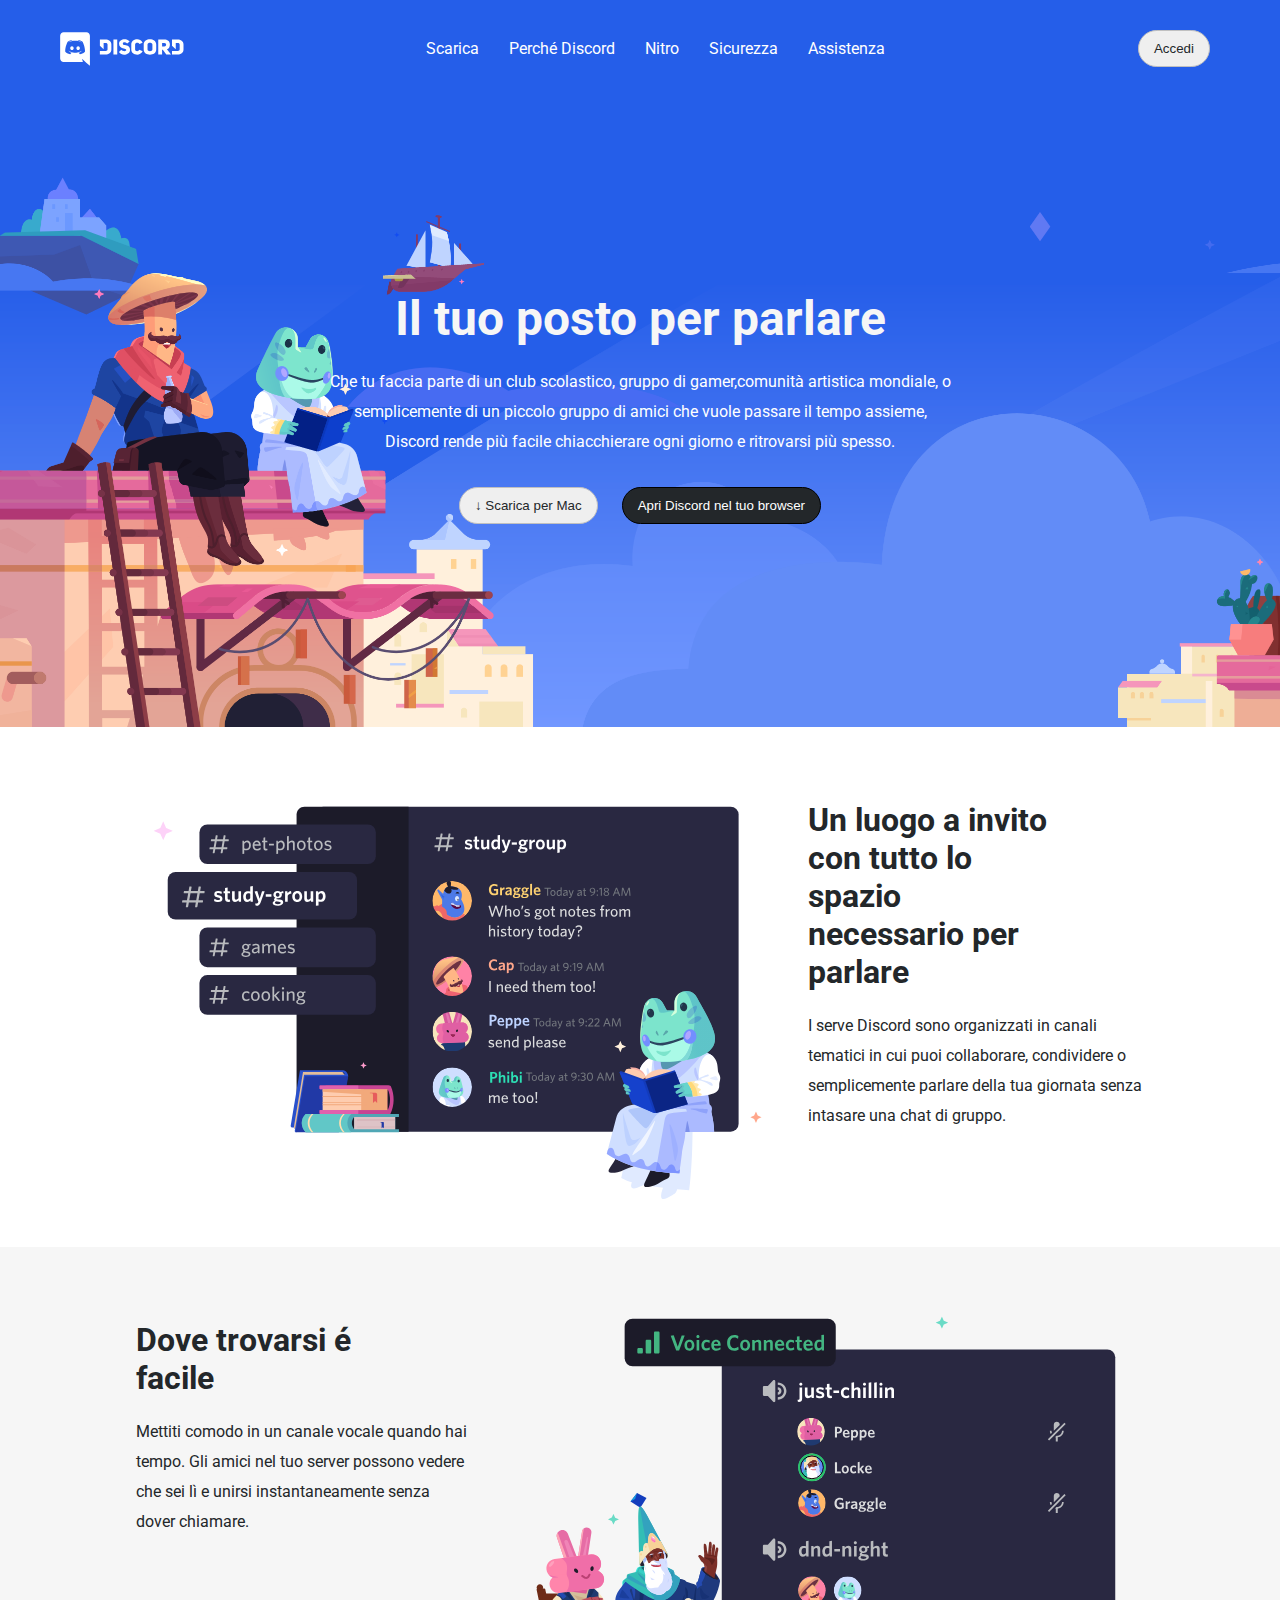
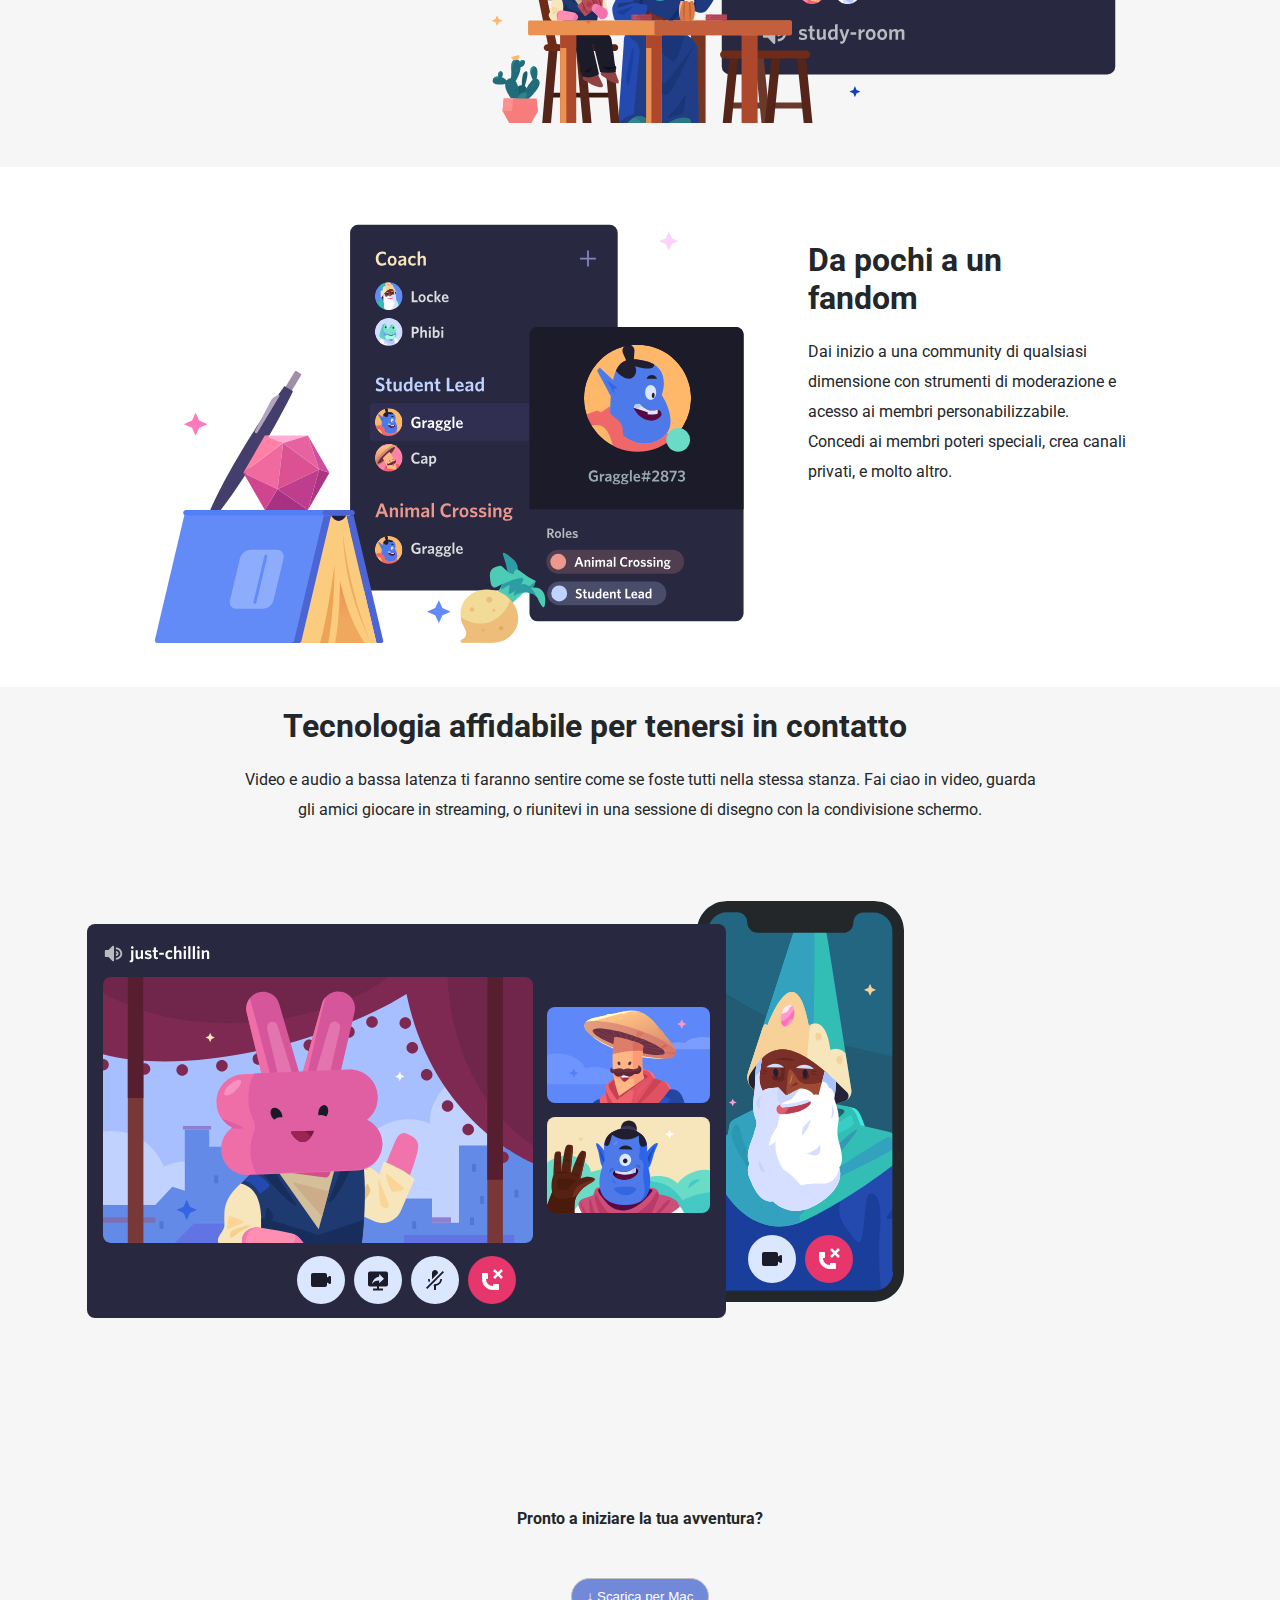
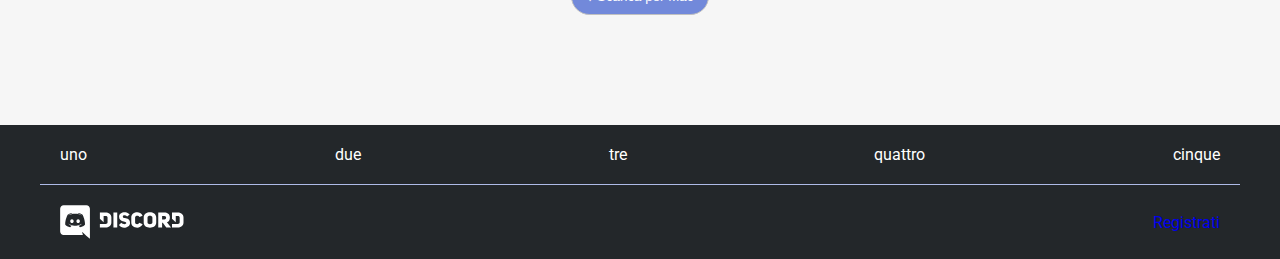
==== index.html @ 3af910e4 "added last main" ====
<!DOCTYPE html>
<html lang="en">

<head>
    <meta charset="UTF-8">
    <link rel="preconnect" href="https://fonts.googleapis.com">
    <link rel="preconnect" href="https://fonts.gstatic.com" crossorigin>
    <link
        href="https://fonts.googleapis.com/css2?family=Roboto:ital,wght@0,100;0,300;0,400;0,500;0,700;0,900;1,100;1,300;1,400;1,500;1,700;1,900&display=swap"
        rel="stylesheet">
    <meta name="viewport" content="width=device-width, initial-scale=1.0">

    <link rel="stylesheet" href="./css/style.css">
    <title>Discord</title>
</head>

<body>
    <!-- header -->
    <header>
        <nav class="container d-flex space-between align-items-center flex-wrap">
            <img src="img/logo.svg" alt="Logo Discord">
            <ul class="d-flex flex-wrap">
                <li><a class="white" href="#">Scarica </a></li>
                <li><a class="white" href="#">Perch&eacute; Discord </a></li>
                <li><a class="white" href="#">Nitro </a></li>
                <li><a class="white" href="#">Sicurezza </a></li>
                <li><a class="white" href="#">Assistenza </a></li>
            </ul>

            <!-- button -->
            <div class="button">
                <button class="btn">
                    <a href="#" class="black">Accedi</a>
                </button>
            </div>
        </nav>

        <!-- page title -->
        <div id="hero" class="d-flex align-items-center justify-content-center">
            <div class="small-container">
                <h1>Il tuo posto per parlare</h1>
                <p class="intestazione">
                    Che tu faccia parte di un club scolastico, gruppo di gamer,comunit&agrave; artistica mondiale, o
                    semplicemente di un piccolo gruppo di amici che vuole passare il tempo assieme, Discord rende
                    pi&ugrave; facile chiacchierare ogni giorno e ritrovarsi pi&ugrave; spesso.
                </p>
                <div class="button">
                    <button class="btn">
                        <a href="#" class="black"><span>&#8595;</span> Scarica per Mac</a>
                    </button>
                </div>
                <div class="button">
                    <button class="black-btn">
                        <a href="#" class="white">Apri Discord nel tuo browser</a>
                    </button>
                </div>
            </div>
        </div>
    </header>

    <!-- main -->
    <main>
        <section id="feature">
            <!-- image feature -->
            <div class="container">
                <div class="container d-flex justify-content-center">
                    <div class="left">
                        <img src="img/item1.svg" alt="Feature">
                    </div>

                    <!-- first paragraph -->
                    <div class="right">
                        <h2>Un luogo a invito con tutto lo spazio necessario per parlare</h2>
                        <p>
                            I serve Discord sono organizzati in canali tematici in cui puoi collaborare, condividere o
                            semplicemente parlare della tua giornata senza intasare una chat di gruppo.
                        </p>
                    </div>
                </div>
            </div>
        </section>
        <!-- main 2 -->
        <section id="channel" class="section-bg">
            <!-- image channel -->
            <div class="container">
                <div class="container d-flex row-reverse justify-content-center">
                    <div class="left">
                        <img src="img/item2.svg" alt="Channel">
                    </div>
                    <!-- second paragraph -->
                    <div class="right">
                        <h2>Dove trovarsi &eacute; facile</h2>
                        <p>
                            Mettiti comodo in un canale vocale quando hai tempo. Gli amici nel tuo server possono vedere
                            che sei l&igrave; e unirsi instantaneamente senza dover chiamare.
                        </p>
                    </div>
                </div>
            </div>
        </section>
        <!-- main 3 -->
        <section id="community">
            <!-- image community -->
            <div class="container">
                <div class="container d-flex justify-content-center">
                    <div class="left">
                        <img src="img/item3.svg" alt="">
                    </div>
                    <div class="right">
                        <h2>Da pochi a un fandom</h2>
                        <p>
                            Dai inizio a una community di qualsiasi dimensione con strumenti di moderazione e acesso ai
                            membri personabilizzabile. <br>Concedi ai membri poteri speciali, crea canali privati, e
                            molto altro.
                        </p>
                    </div>
                </div>
            </div>
        </section>
        <!-- main 4 -->
        <section id="technology" class="section-bg">
            <!-- image tecnhology -->
            <div class="container">
                <div class="container-tec">
                        <h2>Tecnologia affidabile per tenersi in contatto</h2>

                        <p>
                            Video e audio a bassa latenza ti faranno sentire come se foste tutti nella stessa stanza. Fai
                            ciao in video, guarda gli amici giocare in streaming, o riunitevi in una sessione di disegno con
                            la condivisione schermo.
                        </p>
                     
                
                    </div>
                    <img src="img/item4-big.svg" alt="">
                </div>
                
        </section>
        <section id="cal-to-action" class="section-bg">
            <div class="small-container">
                <div class="button">
                    <h4>Pronto a iniziare la tua avventura?</h4>
                    <button class="second btn ">
                        <a href="#" class="sky-blue"><span>&#8595;</span> Scarica per Mac</a>
                    </button>
                </div>
        </section>

    </main>
    <!-- footer -->
    <footer class="flex-wrap">
        <div class="footer-top container d-flex space-between">
            <div>uno</div>
            <div>due</div>
            <div>tre</div>
            <div>quattro</div>
            <div>cinque</div>
        </div>
        <div class="bottom container d-flex space-between align-items-center">
            <img src="img/logo.svg" alt="Logo Discord">
            <a href="#">Registrati</a>
        </div>

    </footer>
</body>

</html>
---- css/style.css ----
/* reset */
*{
    margin: 0;
    padding: 0;
    box-sizing: border-box;
}
h1{
    font-size: 3em;
}
h2{
    font-size: 2em;
    padding-right:90px ;
}
ul{
    list-style: none;
}
nav ul li{
    padding: 10px 15px;
}
p{
    padding-top: 20px;
    padding-bottom: 20px;
    line-height: 30px;
    color: var(--color-primary);
}
a{
    text-decoration: none;
}

/* general */
:root {
	--color-scondary: #ffffff;
	--color-primary: #23272a;
	--color-header-bg: #255ee9;
	--color-section-bg: #f6f6f6;
	--color-contrast: #aebbe7;
}
.debug{
    border: 2px solid red;
}
body{
    font-family: "Roboto", sans-serif;
    background-color: var(--color-scondary);
    color: var(--color-primary);
}
/* header */
header{
    background-color: var(--color-header-bg);
    color: var(--color-section-bg);
}
#hero{
    background-image: url("../img/jumbo.png");
    min-height: 630px;
    background-size: cover;
}
#cal-to-action{
    padding: 100px;
}

/* main */
.section-bg{
    background-color: var(--color-section-bg);
}
.left{
    width: 60%;
}
.left img{
    width: 100%;
}
.right{
    width: 30%;
    padding-top: 3%;
}
#feature{
    min-height: 300px;
}

/* footer */
footer{
    background-color: var(--color-primary);
    color: var(--color-scondary);
}
.footer-top{
    border-bottom: 1px solid var(--color-contrast);
}

/* utility */
.container{
    max-width: 1200px;
    margin: 0 auto;
    padding: 20px;
}
.small-container{
    max-width: 630px;
    margin: 0 auto;
    text-align: center;
}
.container-tec{
    text-align: center;
    padding-left: 180px;
    padding-right: 180px;
}

.intestazione{
    color: var(--color-scondary);
    
}

/* color */
.white{
    color: var(--color-scondary); 
    text-decoration: none;
}
.black{
    color: var(--color-primary);
    text-decoration: none;
}
.sky-blue{
    color: var(--color-scondary);
    text-decoration: none;
}


/* buttons */
.button{
    text-decoration: none;
    display: inline-block;
    padding: 10px;
}
.btn{
    padding: 10px 15px;
    border-radius: 30px;
    color: var(--color-primary);
    border: 1px solid #c0c0c0;  
}
.black-btn{
    padding: 10px 15px;
    border-radius: 30px;
    color: var(--color-scondary);
    border: 1px solid black; 
    background-color: var(--color-primary); 
}
.second{
    margin-top: 50px;
    background-color:#7289DA;
}

    

/* utility flex */
.d-flex{
    display: flex;
}
.flex-wrap{
    flex-wrap: wrap;
}
.row-reverse{
    flex-direction: row-reverse;
}
.space-between{
    justify-content: space-between;
}
.space-around{
    justify-content: space-around;
}
.align-items-center{
    align-items: center;
    align-content: center;
}
.justify-content-center{
    justify-content: center;
}
.align-content{
    align-content: center;
}
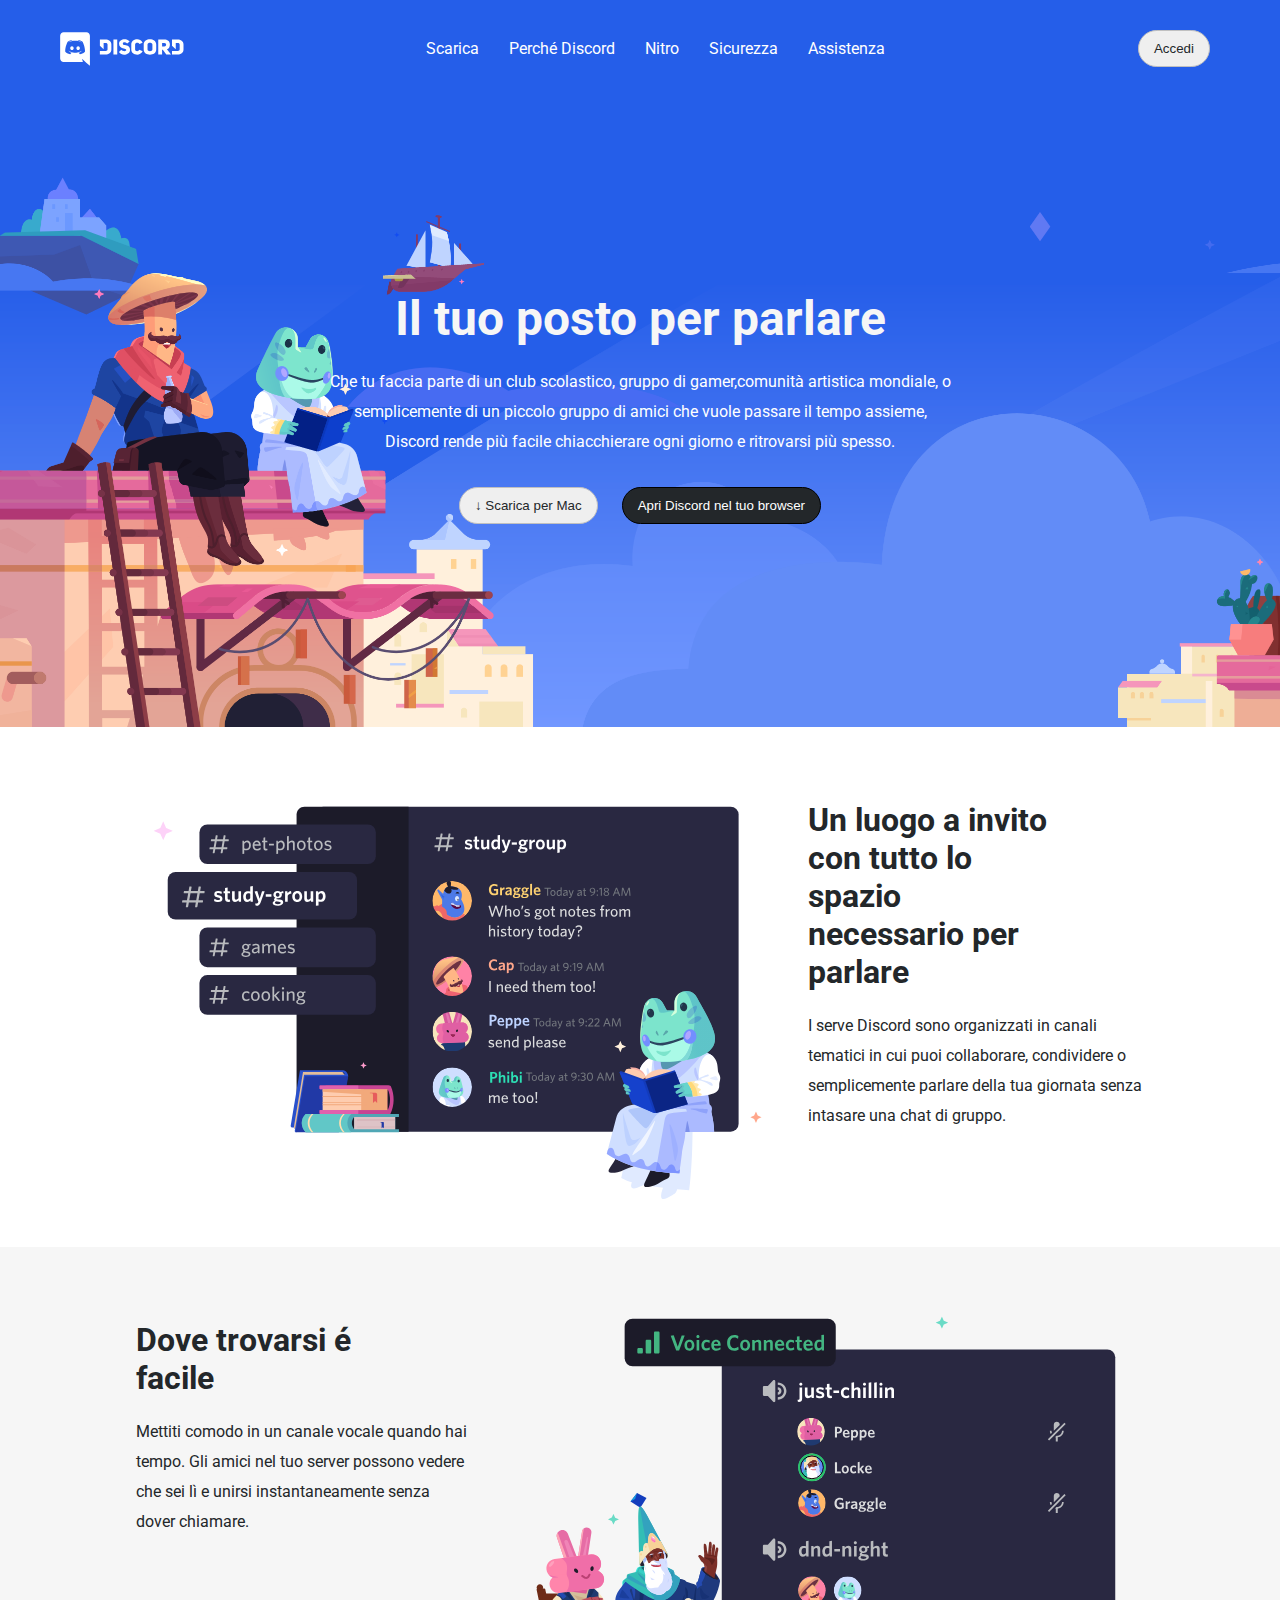
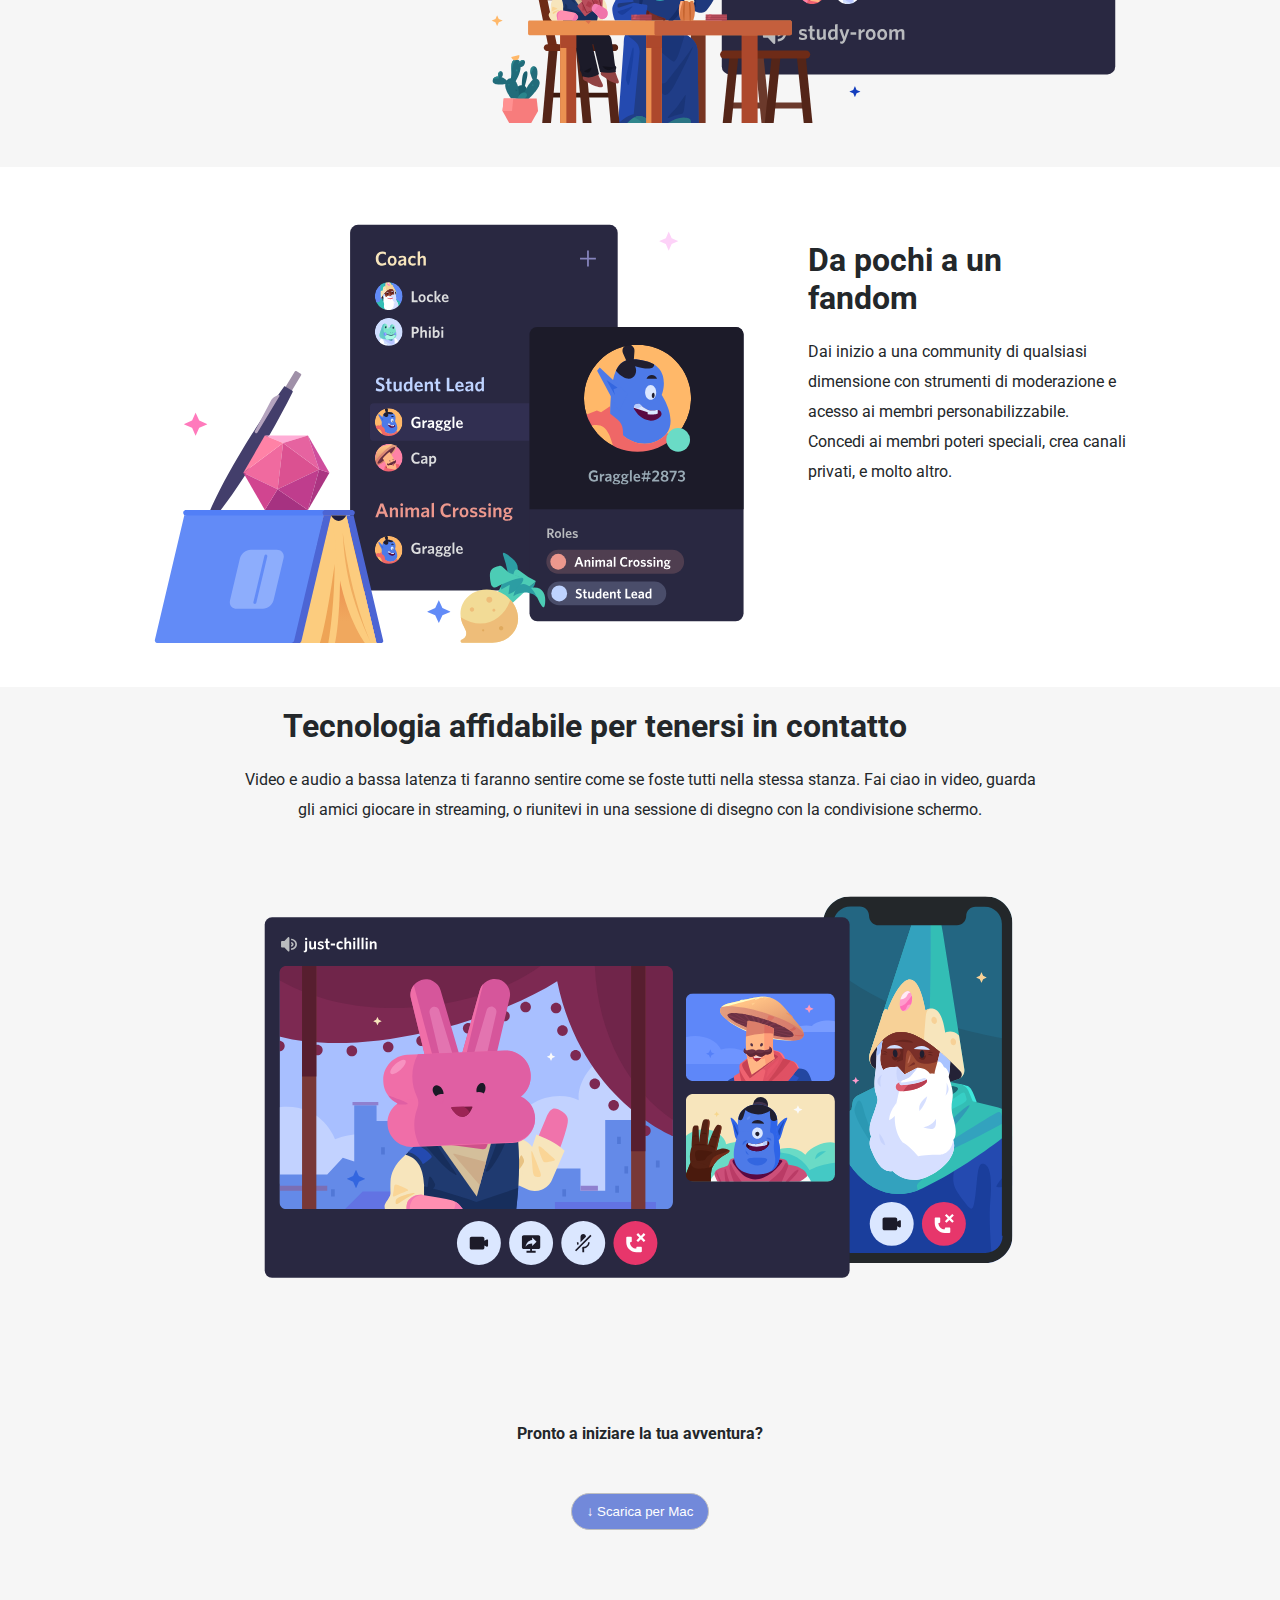
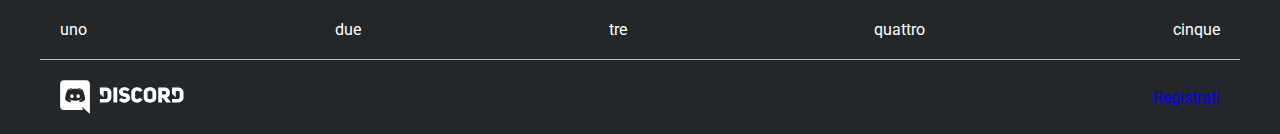
==== commit 65538f05: "tec img" ====
--- a/index.html
+++ b/index.html
@@ -123,16 +123,12 @@
             <div class="container">
                 <div class="container-tec">
                         <h2>Tecnologia affidabile per tenersi in contatto</h2>
-
                         <p>
                             Video e audio a bassa latenza ti faranno sentire come se foste tutti nella stessa stanza. Fai
                             ciao in video, guarda gli amici giocare in streaming, o riunitevi in una sessione di disegno con
                             la condivisione schermo.
                         </p>
-                     
-                
-                    </div>
-                    <img src="img/item4-big.svg" alt="">
+                    <img class="tec-img" src="img/item4-big.svg" alt="">
                 </div>
                 
         </section>
--- a/css/style.css
+++ b/css/style.css
@@ -54,7 +54,7 @@
     background-size: cover;
 }
 #cal-to-action{
-    padding: 100px;
+    padding: 60px;
 }
 
 /* main */
@@ -73,6 +73,9 @@
 }
 #feature{
     min-height: 300px;
+}
+.tec-img{
+    width: 100%;
 }
 
 /* footer */
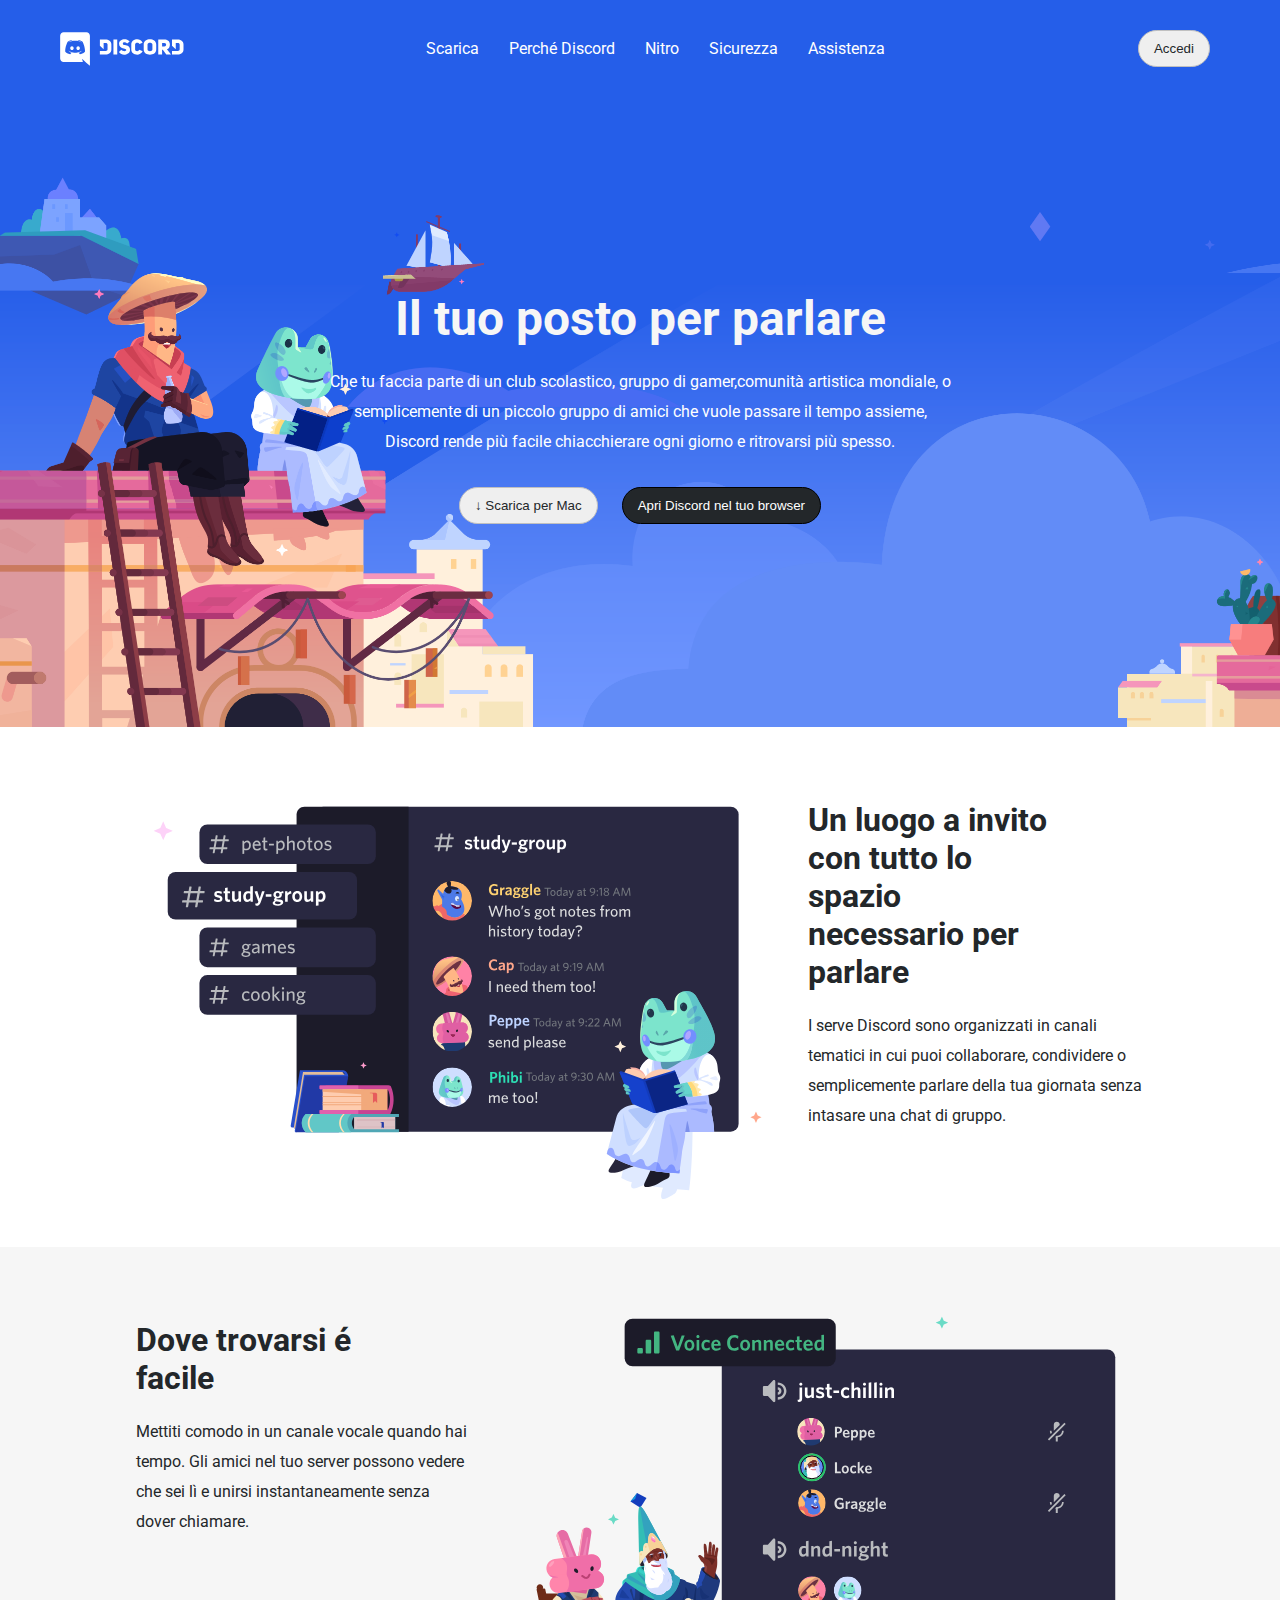
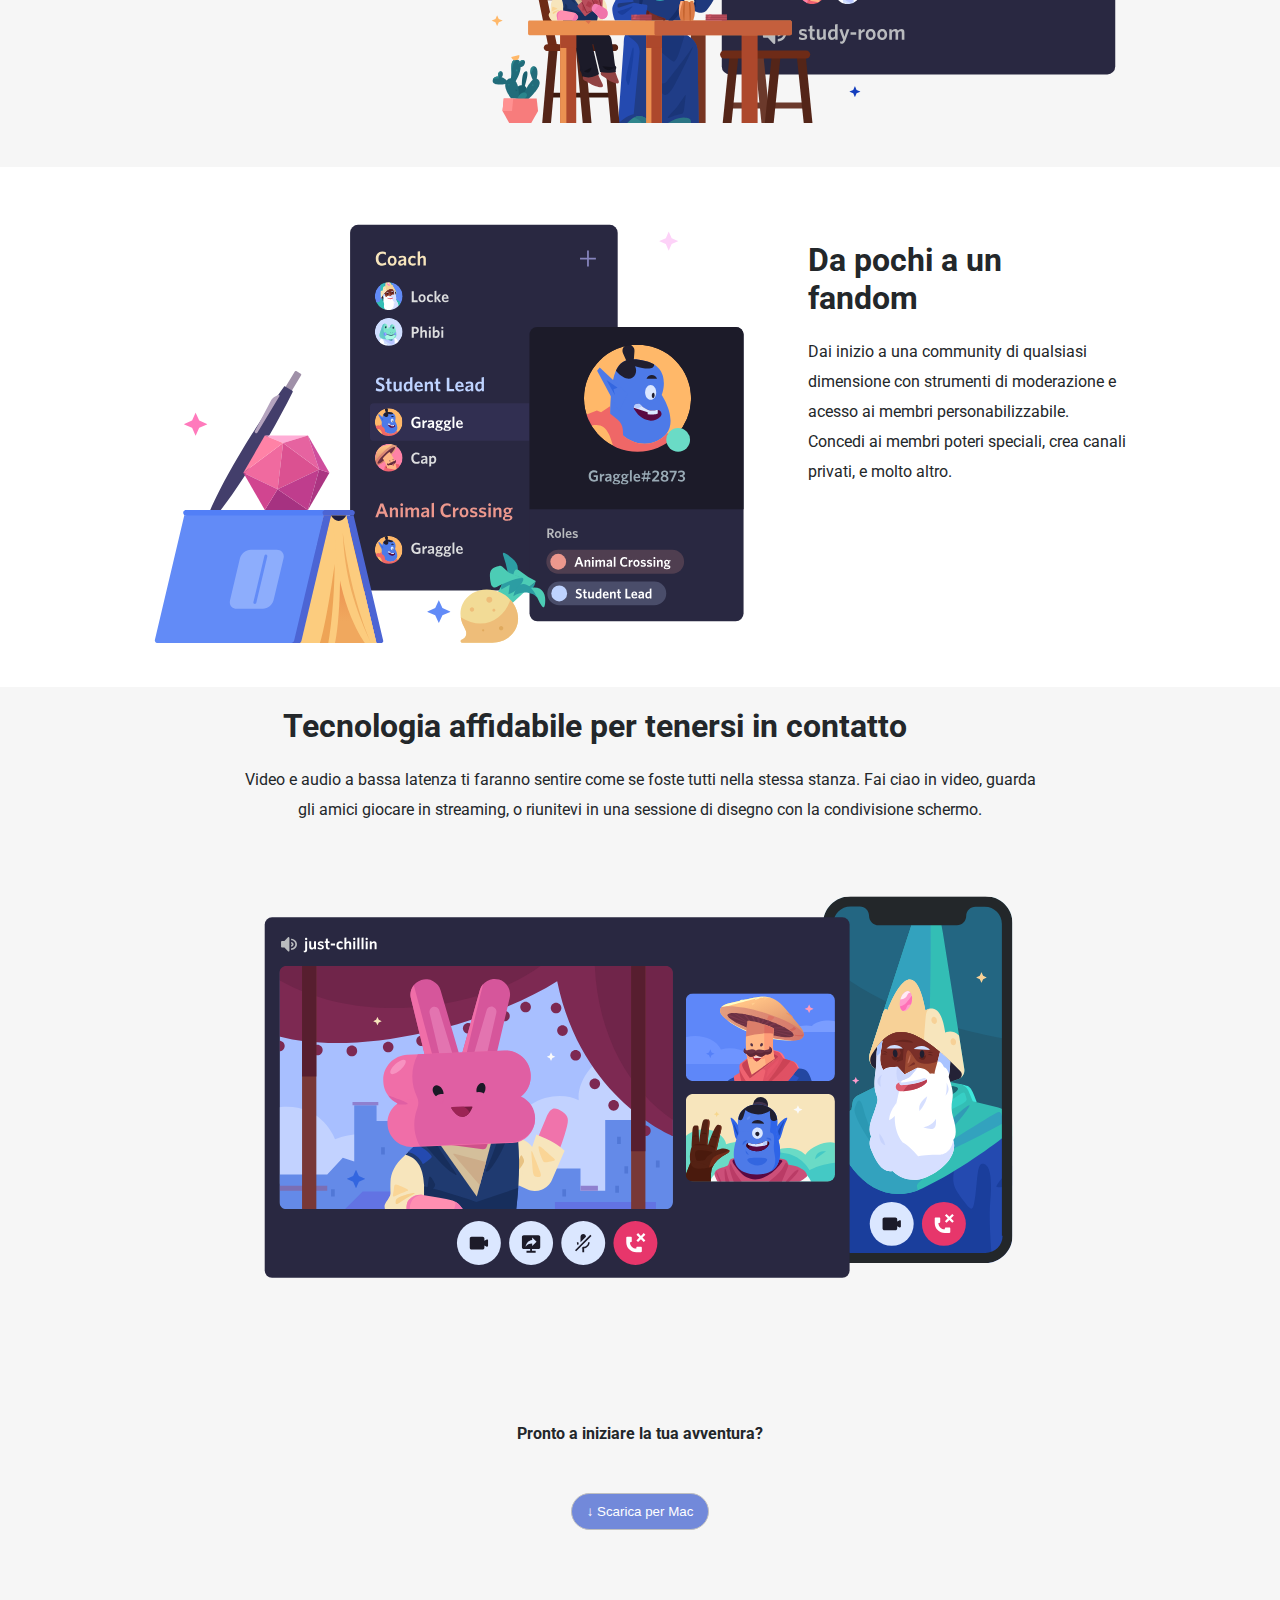
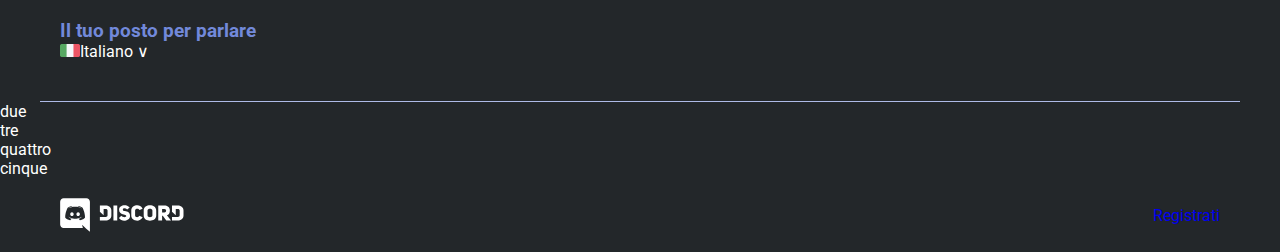
==== commit a29f2deb: "first part of the footer" ====
--- a/index.html
+++ b/index.html
@@ -5,6 +5,9 @@
     <meta charset="UTF-8">
     <link rel="preconnect" href="https://fonts.googleapis.com">
     <link rel="preconnect" href="https://fonts.gstatic.com" crossorigin>
+    <link rel="stylesheet" href="https://cdnjs.cloudflare.com/ajax/libs/font-awesome/6.5.1/css/all.min.css"
+        integrity="sha512-DTOQO9RWCH3ppGqcWaEA1BIZOC6xxalwEsw9c2QQeAIftl+Vegovlnee1c9QX4TctnWMn13TZye+giMm8e2LwA=="
+        crossorigin="anonymous" referrerpolicy="no-referrer" />
     <link
         href="https://fonts.googleapis.com/css2?family=Roboto:ital,wght@0,100;0,300;0,400;0,500;0,700;0,900;1,100;1,300;1,400;1,500;1,700;1,900&display=swap"
         rel="stylesheet">
@@ -122,15 +125,15 @@
             <!-- image tecnhology -->
             <div class="container">
                 <div class="container-tec">
-                        <h2>Tecnologia affidabile per tenersi in contatto</h2>
-                        <p>
-                            Video e audio a bassa latenza ti faranno sentire come se foste tutti nella stessa stanza. Fai
-                            ciao in video, guarda gli amici giocare in streaming, o riunitevi in una sessione di disegno con
-                            la condivisione schermo.
-                        </p>
+                    <h2>Tecnologia affidabile per tenersi in contatto</h2>
+                    <p>
+                        Video e audio a bassa latenza ti faranno sentire come se foste tutti nella stessa stanza. Fai
+                        ciao in video, guarda gli amici giocare in streaming, o riunitevi in una sessione di disegno con
+                        la condivisione schermo.
+                    </p>
                     <img class="tec-img" src="img/item4-big.svg" alt="">
                 </div>
-                
+
         </section>
         <section id="cal-to-action" class="section-bg">
             <div class="small-container">
@@ -146,11 +149,25 @@
     <!-- footer -->
     <footer class="flex-wrap">
         <div class="footer-top container d-flex space-between">
-            <div>uno</div>
-            <div>due</div>
-            <div>tre</div>
-            <div>quattro</div>
-            <div>cinque</div>
+            <div>
+                <ul class="flag-title">
+                    <h3>Il tuo posto per parlare </h3>
+                    <div class="d-flex">
+                        <li><img class="flag" src="img/ita.png" alt="bandiera Italia"></li>
+                        <li class="flag-pad"> Italiano <span> &#8744;</span></li>
+                </ul>
+                <ul class="social">
+                    <li><i class="fa-brands fa-square-twitter"></i></li>
+                    <li><i class="fa-brands fa-instagram"></i></li>
+                    <li><i class="fa-brands fa-square-facebook"></i></li>
+                    <li><i class="fa-brands fa-youtube"></i></li>
+                </ul>
+            </div>
+        </div>
+        <div>due</div>
+        <div>tre</div>
+        <div>quattro</div>
+        <div>cinque</div>
         </div>
         <div class="bottom container d-flex space-between align-items-center">
             <img src="img/logo.svg" alt="Logo Discord">
--- a/css/style.css
+++ b/css/style.css
@@ -10,6 +10,9 @@
 h2{
     font-size: 2em;
     padding-right:90px ;
+}
+h3{
+    color: #7289DA;
 }
 ul{
     list-style: none;
@@ -77,6 +80,22 @@
 .tec-img{
     width: 100%;
 }
+.flag{
+    width: 20px;
+}
+.drop-menu{
+    
+}
+.social{
+    display: flex;
+    flex-wrap: wrap;
+    align-items: flex-start;
+    justify-content: space-between;
+    width: 125px;
+}
+
+
+
 
 /* footer */
 footer{
@@ -86,6 +105,13 @@
 .footer-top{
     border-bottom: 1px solid var(--color-contrast);
 }
+.flag-title{
+    padding-bottom: 10px;
+}
+.flag-pad{
+    padding-bottom: 10px;
+}
+
 
 /* utility */
 .container{
@@ -124,6 +150,7 @@
 }
 
 
+
 /* buttons */
 .button{
     text-decoration: none;
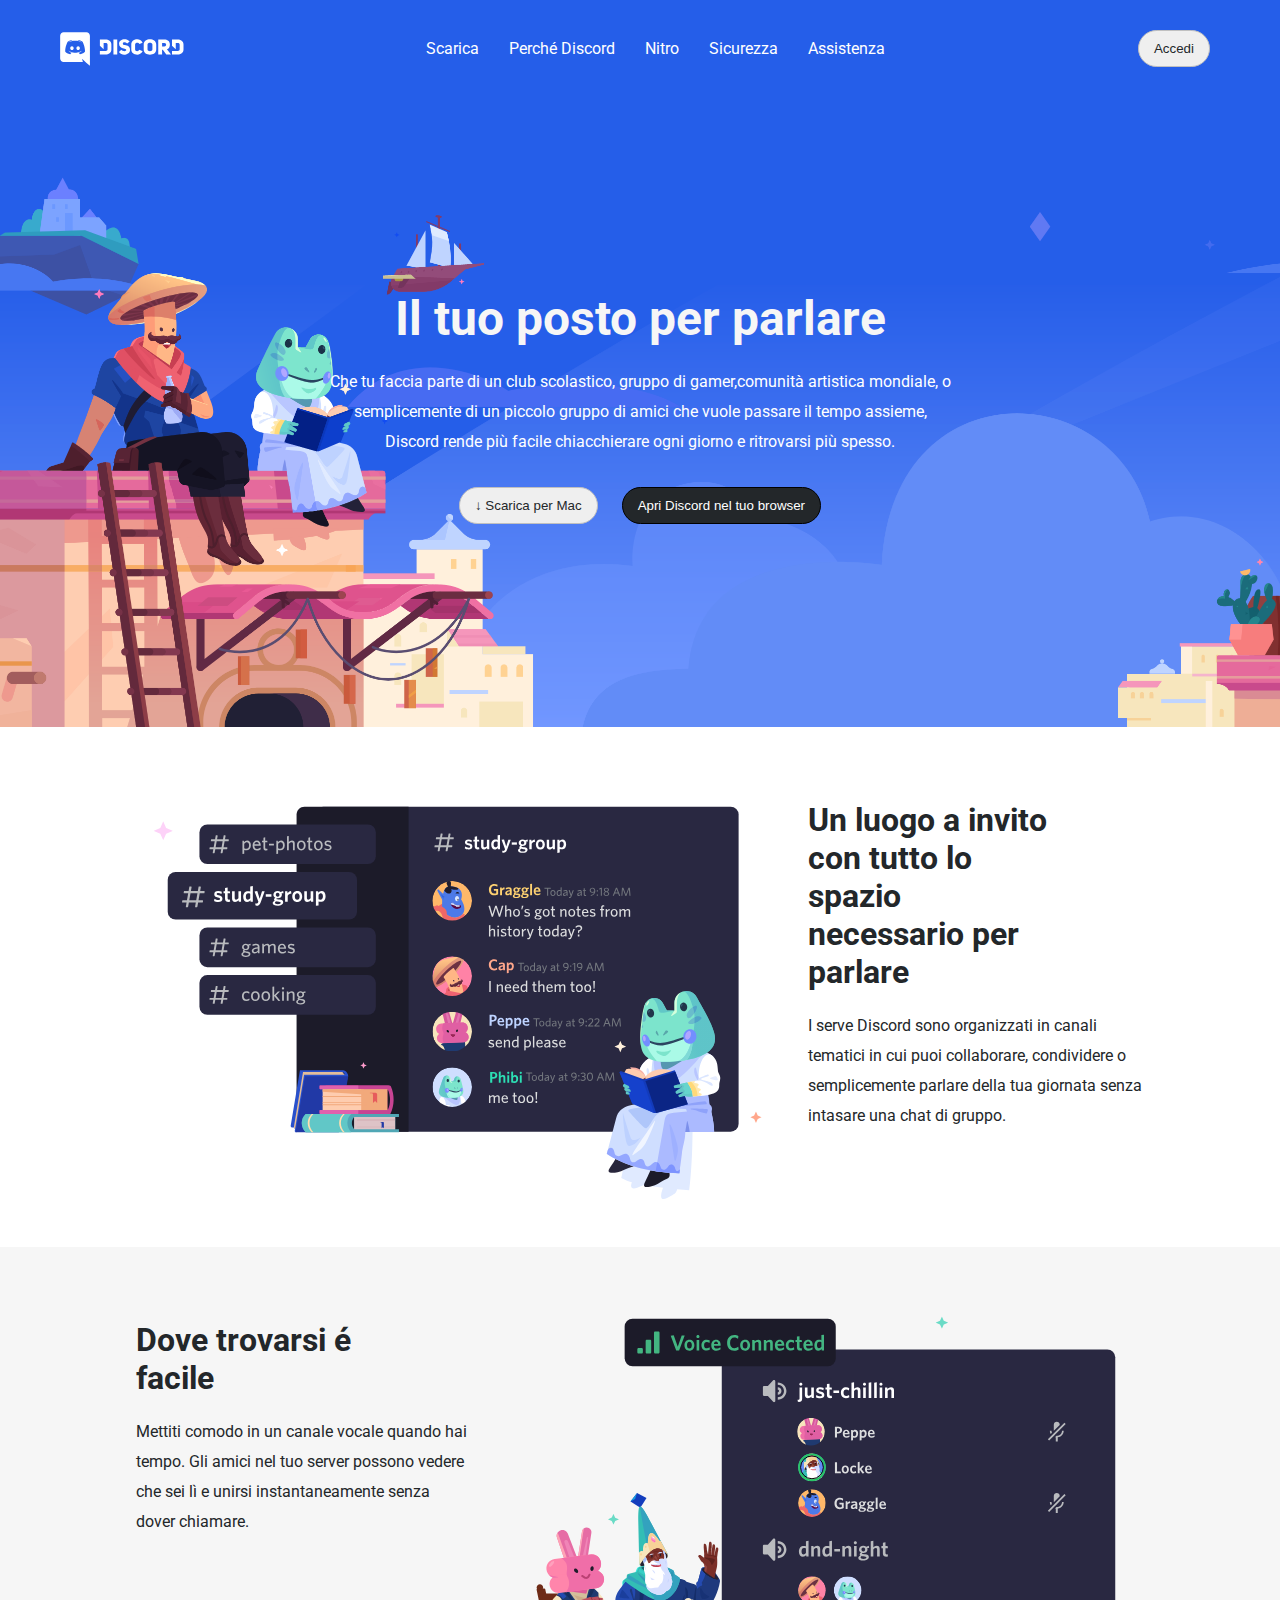
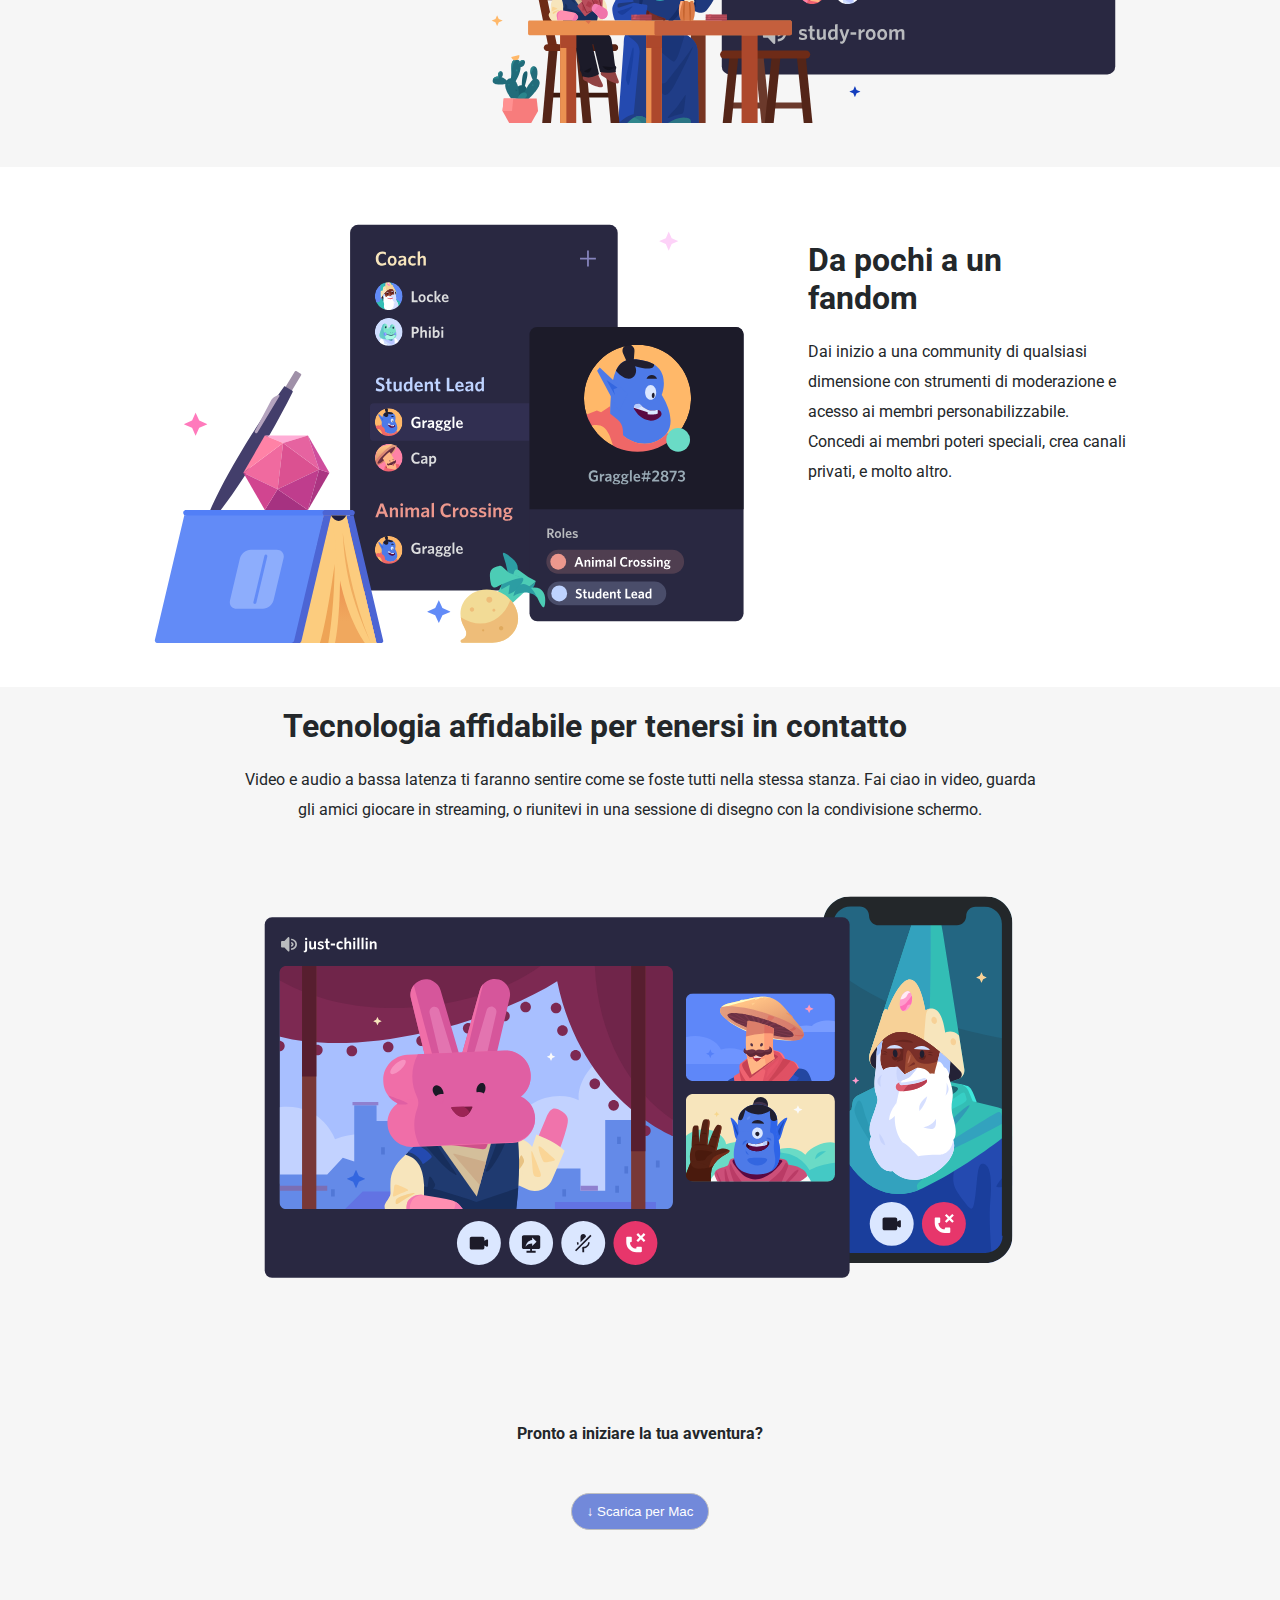
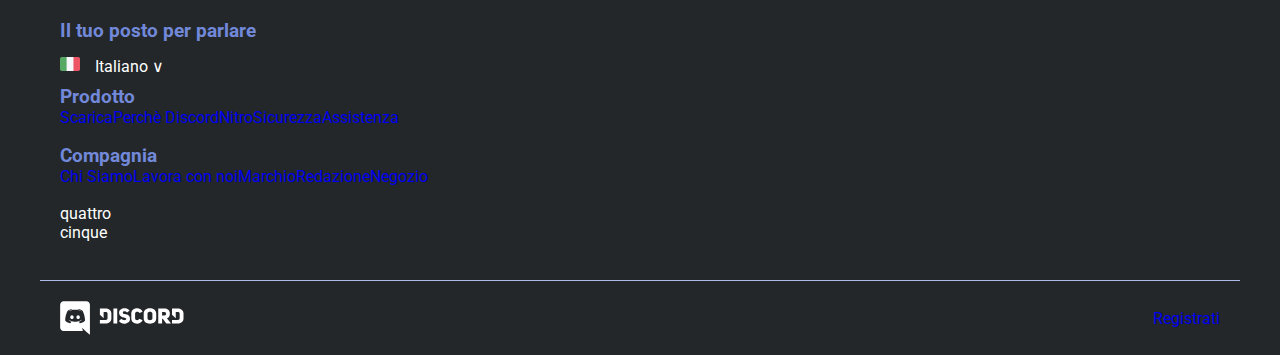
==== commit 39817f90: "added list" ====
--- a/index.html
+++ b/index.html
@@ -149,26 +149,48 @@
     <!-- footer -->
     <footer class="flex-wrap">
         <div class="footer-top container d-flex space-between">
-            <div>
-                <ul class="flag-title">
-                    <h3>Il tuo posto per parlare </h3>
-                    <div class="d-flex">
-                        <li><img class="flag" src="img/ita.png" alt="bandiera Italia"></li>
-                        <li class="flag-pad"> Italiano <span> &#8744;</span></li>
-                </ul>
+            <ul class="flag-title">
+                <h3>Il tuo posto per parlare </h3>
+                <div class="d-flex">
+                    <li><img class="flag it" src="img/ita.png" alt="bandiera Italia"></li>
+                    <li class="flag-pad">Italiano <span> &#8744;</span></li>
+                </div>
                 <ul class="social">
                     <li><i class="fa-brands fa-square-twitter"></i></li>
                     <li><i class="fa-brands fa-instagram"></i></li>
                     <li><i class="fa-brands fa-square-facebook"></i></li>
                     <li><i class="fa-brands fa-youtube"></i></li>
                 </ul>
-            </div>
-        </div>
-        <div>due</div>
-        <div>tre</div>
-        <div>quattro</div>
-        <div>cinque</div>
-        </div>
+                <div>
+                </div>
+
+                <ul class="flag-title">
+                    <h3>Prodotto</h3>
+                    <div class="d-flex">
+                        <li><a href="#">Scarica</a></li>
+                        <li><a href="#">Perch&egrave; Discord</a></li>
+                        <li><a href="#">Nitro</a></li>
+                        <li><a href="#">Sicurezza</a></li>
+                        <li><a href="#">Assistenza</a></li>
+                </ul>
+
+                <div>
+                    <ul class="flag-title">
+                        <h3>Compagnia</h3>
+                        <div class="d-flex">
+                            <li><a href="#">Chi Siamo</a></li>
+                            <li><a href="#">Lavora con noi</a></li>
+                            <li><a href="#">Marchio</a></li>
+                            <li><a href="#">Redazione</a></li>
+                            <li><a href="#">Negozio</a></li>
+                    </ul>
+                </div>
+                <div>quattro</div>
+                <div>cinque</div>
+        </div>
+        </div>
+
+        <!-- bottom footer -->
         <div class="bottom container d-flex space-between align-items-center">
             <img src="img/logo.svg" alt="Logo Discord">
             <a href="#">Registrati</a>
--- a/css/style.css
+++ b/css/style.css
@@ -105,11 +105,17 @@
 .footer-top{
     border-bottom: 1px solid var(--color-contrast);
 }
+.it{
+    padding-top: 15px;
+
+}
 .flag-title{
-    padding-bottom: 10px;
+    padding-bottom: 18px;
 }
 .flag-pad{
     padding-bottom: 10px;
+    padding-left: 15px;
+    padding-top: 15px;
 }
 
 
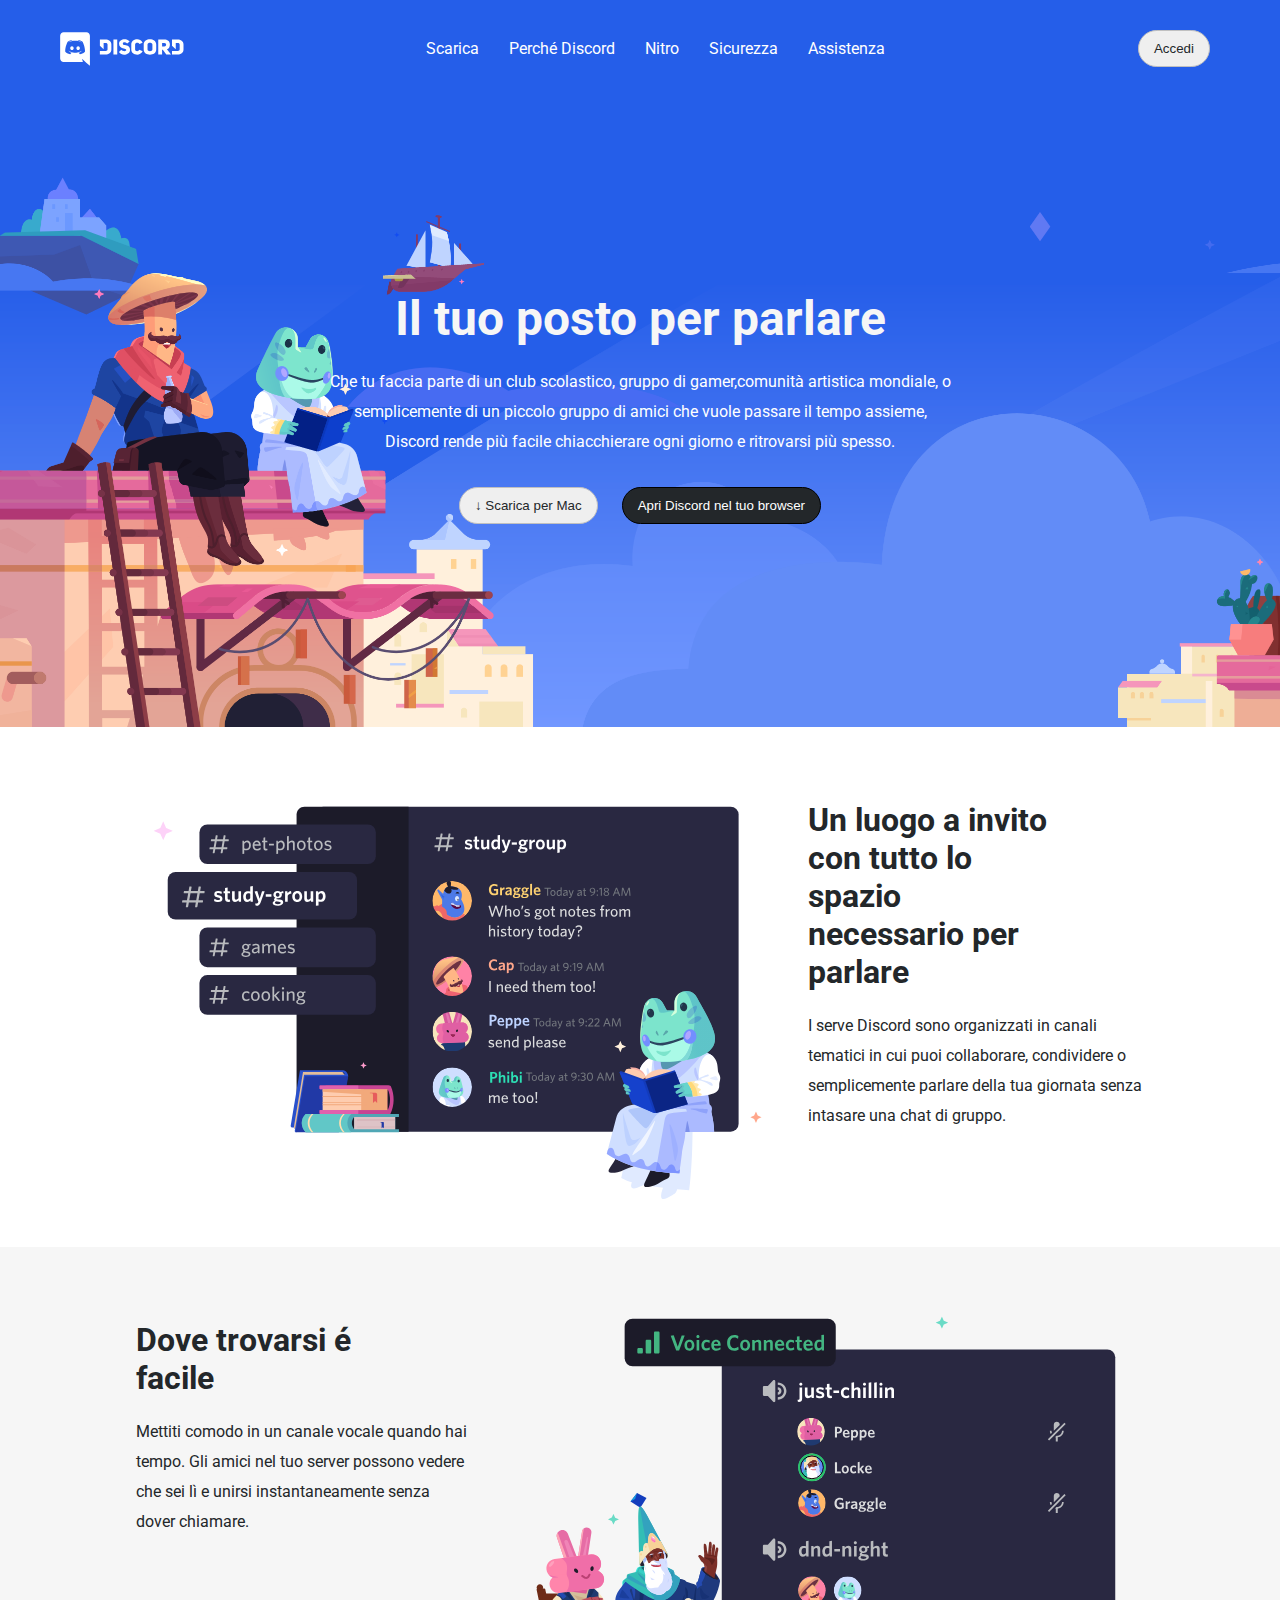
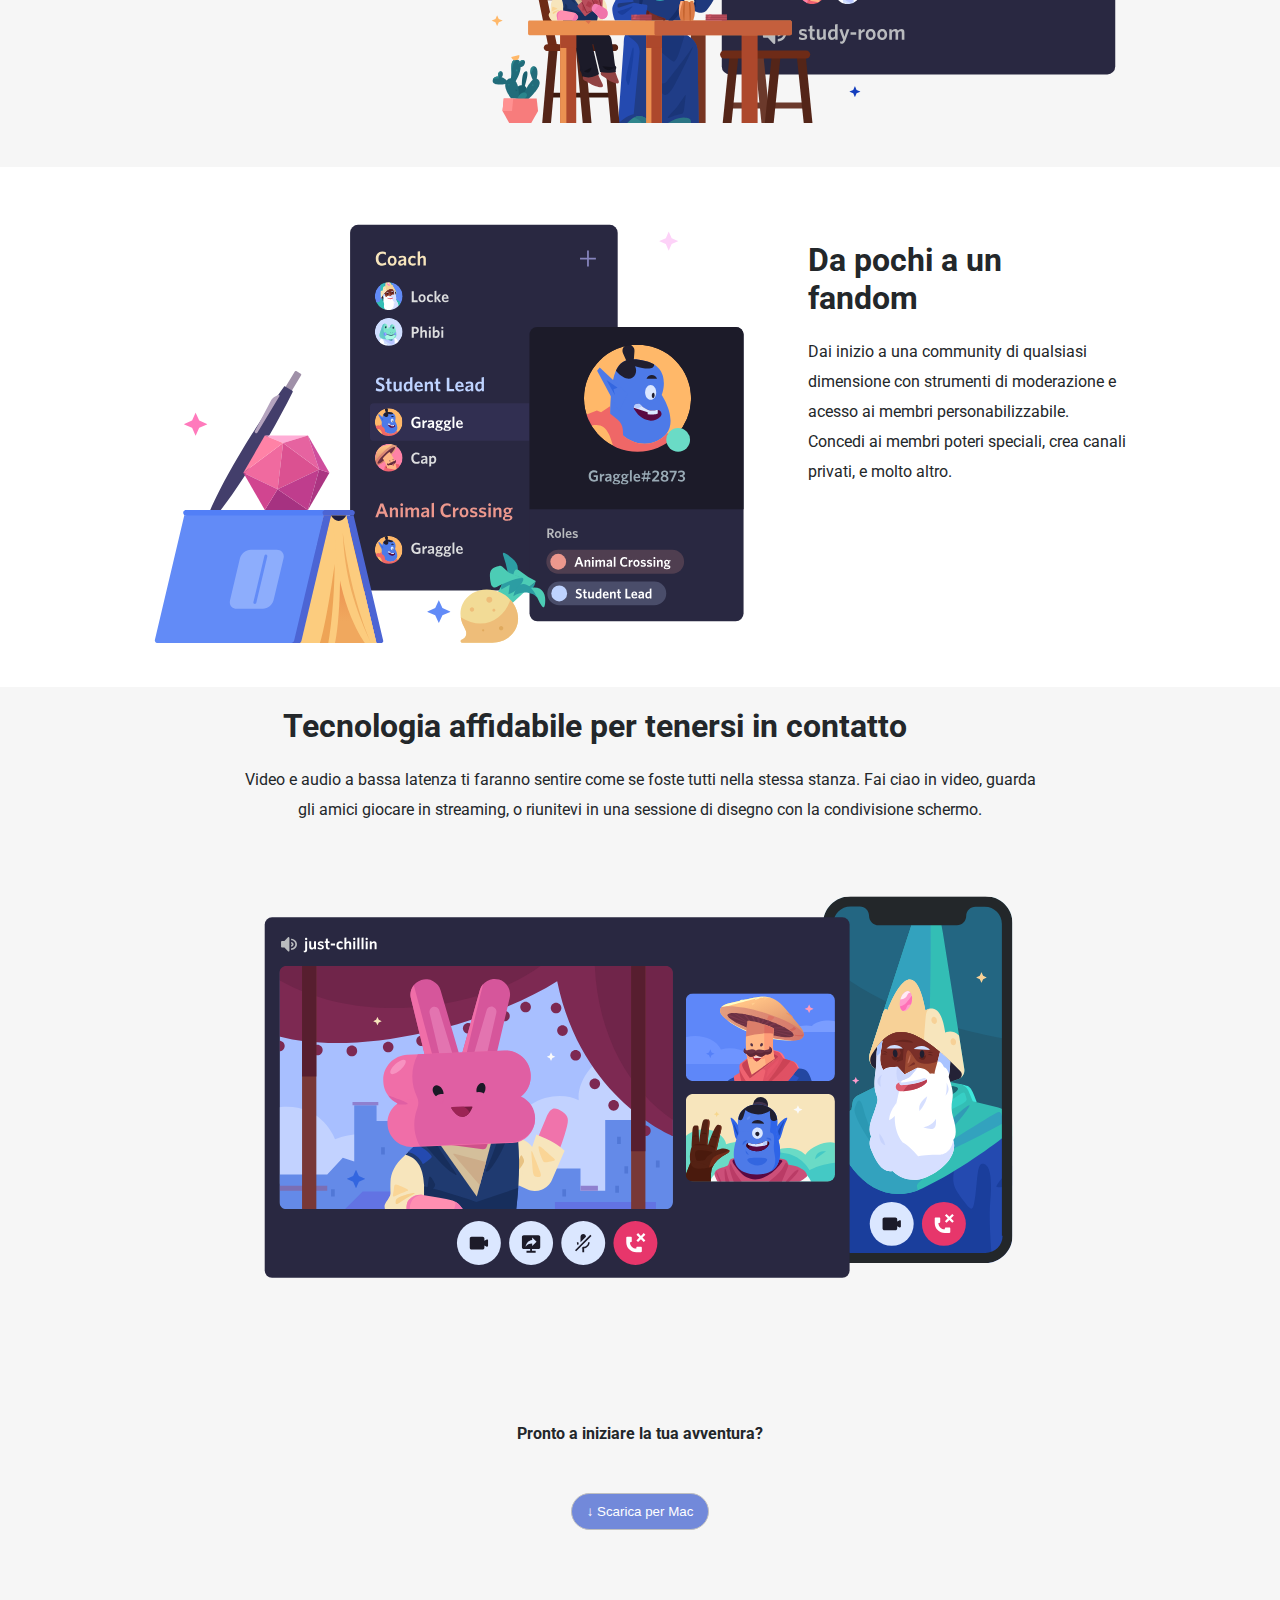
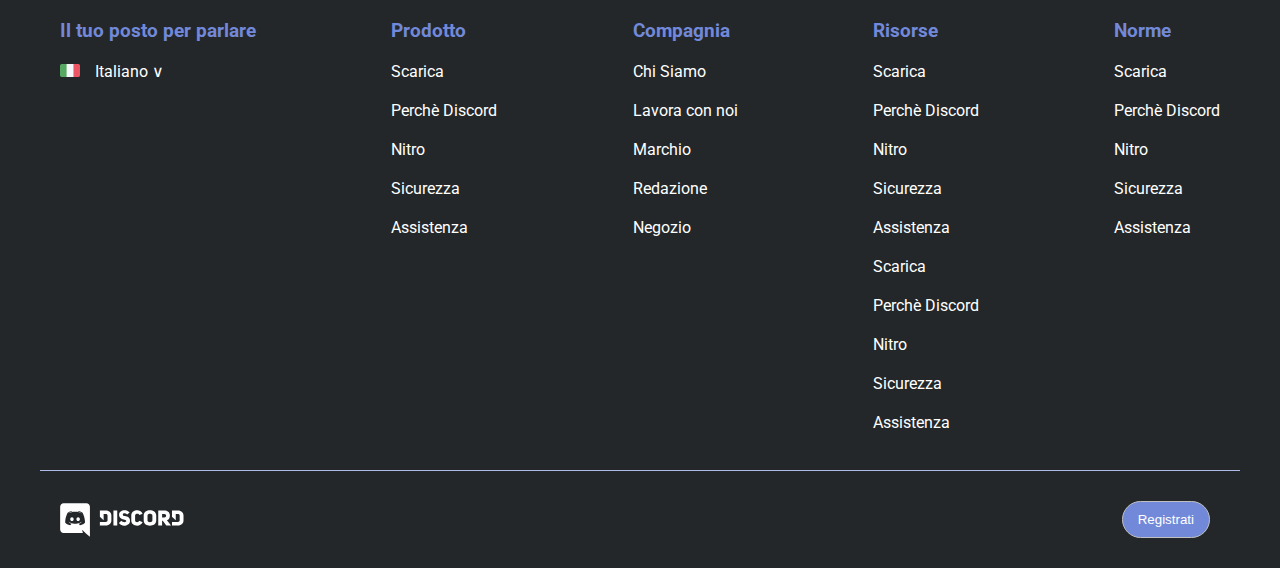
==== commit 4f8e36a2: "added footer" ====
--- a/index.html
+++ b/index.html
@@ -152,50 +152,78 @@
             <ul class="flag-title">
                 <h3>Il tuo posto per parlare </h3>
                 <div class="d-flex">
-                    <li><img class="flag it" src="img/ita.png" alt="bandiera Italia"></li>
+                    <li><img class="flag" src="img/ita.png" alt="bandiera Italia"></li>
                     <li class="flag-pad">Italiano <span> &#8744;</span></li>
                 </div>
-                <ul class="social">
+                <div class="social">
                     <li><i class="fa-brands fa-square-twitter"></i></li>
                     <li><i class="fa-brands fa-instagram"></i></li>
                     <li><i class="fa-brands fa-square-facebook"></i></li>
                     <li><i class="fa-brands fa-youtube"></i></li>
-                </ul>
+                </div>
+            </ul>
+
+            <ul class="flag-title d-flex">
                 <div>
-                </div>
-
-                <ul class="flag-title">
                     <h3>Prodotto</h3>
-                    <div class="d-flex">
-                        <li><a href="#">Scarica</a></li>
-                        <li><a href="#">Perch&egrave; Discord</a></li>
-                        <li><a href="#">Nitro</a></li>
-                        <li><a href="#">Sicurezza</a></li>
-                        <li><a href="#">Assistenza</a></li>
-                </ul>
-
-                <div>
-                    <ul class="flag-title">
-                        <h3>Compagnia</h3>
-                        <div class="d-flex">
-                            <li><a href="#">Chi Siamo</a></li>
-                            <li><a href="#">Lavora con noi</a></li>
-                            <li><a href="#">Marchio</a></li>
-                            <li><a href="#">Redazione</a></li>
-                            <li><a href="#">Negozio</a></li>
-                    </ul>
-                </div>
-                <div>quattro</div>
-                <div>cinque</div>
-        </div>
+                    <li><a href="#">Scarica</a></li>
+                    <li><a href="#">Perch&egrave; Discord</a></li>
+                    <li><a href="#">Nitro</a></li>
+                    <li><a href="#">Sicurezza</a></li>
+                    <li><a href="#">Assistenza</a></li>
+                </div>
+            </ul>
+
+
+            <ul class="flag-title d-flex">
+                <div class="">
+                    <h3>Compagnia</h3>
+                    <li><a href="#">Chi Siamo</a></li>
+                    <li><a href="#">Lavora con noi</a></li>
+                    <li><a href="#">Marchio</a></li>
+                    <li><a href="#">Redazione</a></li>
+                    <li><a href="#">Negozio</a></li>
+                </div>
+            </ul>
+
+            <ul class="flag-title d-flex">
+                <div class="">
+                    <h3>Risorse</h3>
+                    <li><a href="#">Scarica</a></li>
+                    <li><a href="#">Perch&egrave; Discord</a></li>
+                    <li><a href="#">Nitro</a></li>
+                    <li><a href="#">Sicurezza</a></li>
+                    <li><a href="#">Assistenza</a></li>
+                    <li><a href="#">Scarica</a></li>
+                    <li><a href="#">Perch&egrave; Discord</a></li>
+                    <li><a href="#">Nitro</a></li>
+                    <li><a href="#">Sicurezza</a></li>
+                    <li><a href="#">Assistenza</a></li>
+                </div>
+            </ul>
+
+            <ul class="flag-title d-flex">
+                <div class="">
+                    <h3>Norme</h3>
+                    <li><a href="#">Scarica</a></li>
+                    <li><a href="#">Perch&egrave; Discord</a></li>
+                    <li><a href="#">Nitro</a></li>
+                    <li><a href="#">Sicurezza</a></li>
+                    <li><a href="#">Assistenza</a></li>
+                </div>
+            </ul>
+
         </div>
 
         <!-- bottom footer -->
         <div class="bottom container d-flex space-between align-items-center">
             <img src="img/logo.svg" alt="Logo Discord">
-            <a href="#">Registrati</a>
+            <div class="button">
+                <button class="btn">
+                    Registrati
+                </button>
+            </div>
         </div>
-
     </footer>
 </body>
 
--- a/css/style.css
+++ b/css/style.css
@@ -28,6 +28,10 @@
 }
 a{
     text-decoration: none;
+    color: var(--color-scondary);
+}
+footer ul li{
+    padding-top: 20px;
 }
 
 /* general */
@@ -105,17 +109,15 @@
 .footer-top{
     border-bottom: 1px solid var(--color-contrast);
 }
-.it{
-    padding-top: 15px;
-
-}
+
 .flag-title{
     padding-bottom: 18px;
+    color: var(--color-scondary);
 }
 .flag-pad{
     padding-bottom: 10px;
     padding-left: 15px;
-    padding-top: 15px;
+    padding-top: 20px;
 }
 
 
@@ -166,7 +168,7 @@
 .btn{
     padding: 10px 15px;
     border-radius: 30px;
-    color: var(--color-primary);
+    color: white;
     border: 1px solid #c0c0c0;  
 }
 .black-btn{
@@ -180,6 +182,12 @@
     margin-top: 50px;
     background-color:#7289DA;
 }
+footer div button{
+    padding: 10px 15px;
+    border-radius: 30px;
+    background-color: #7289DA ;
+    border: 1px solid #7289DA; 
+}
 
     
 
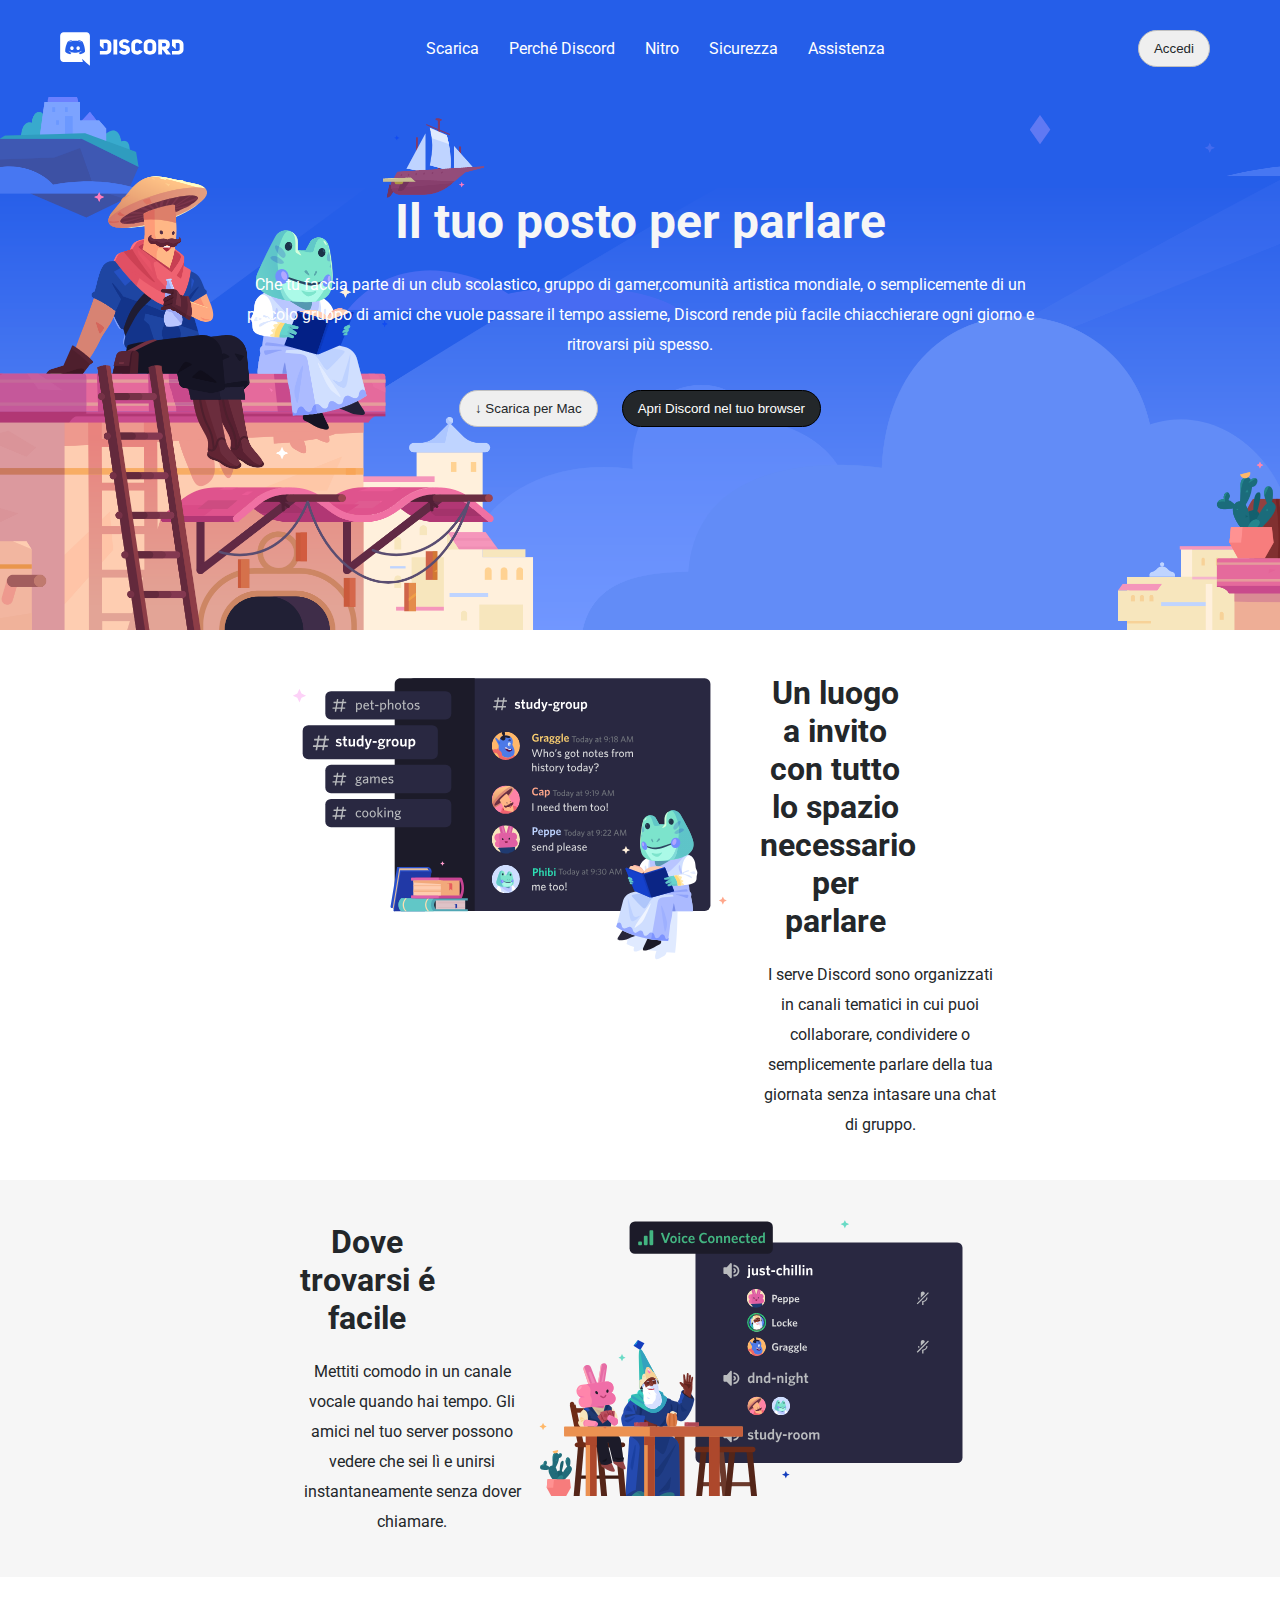
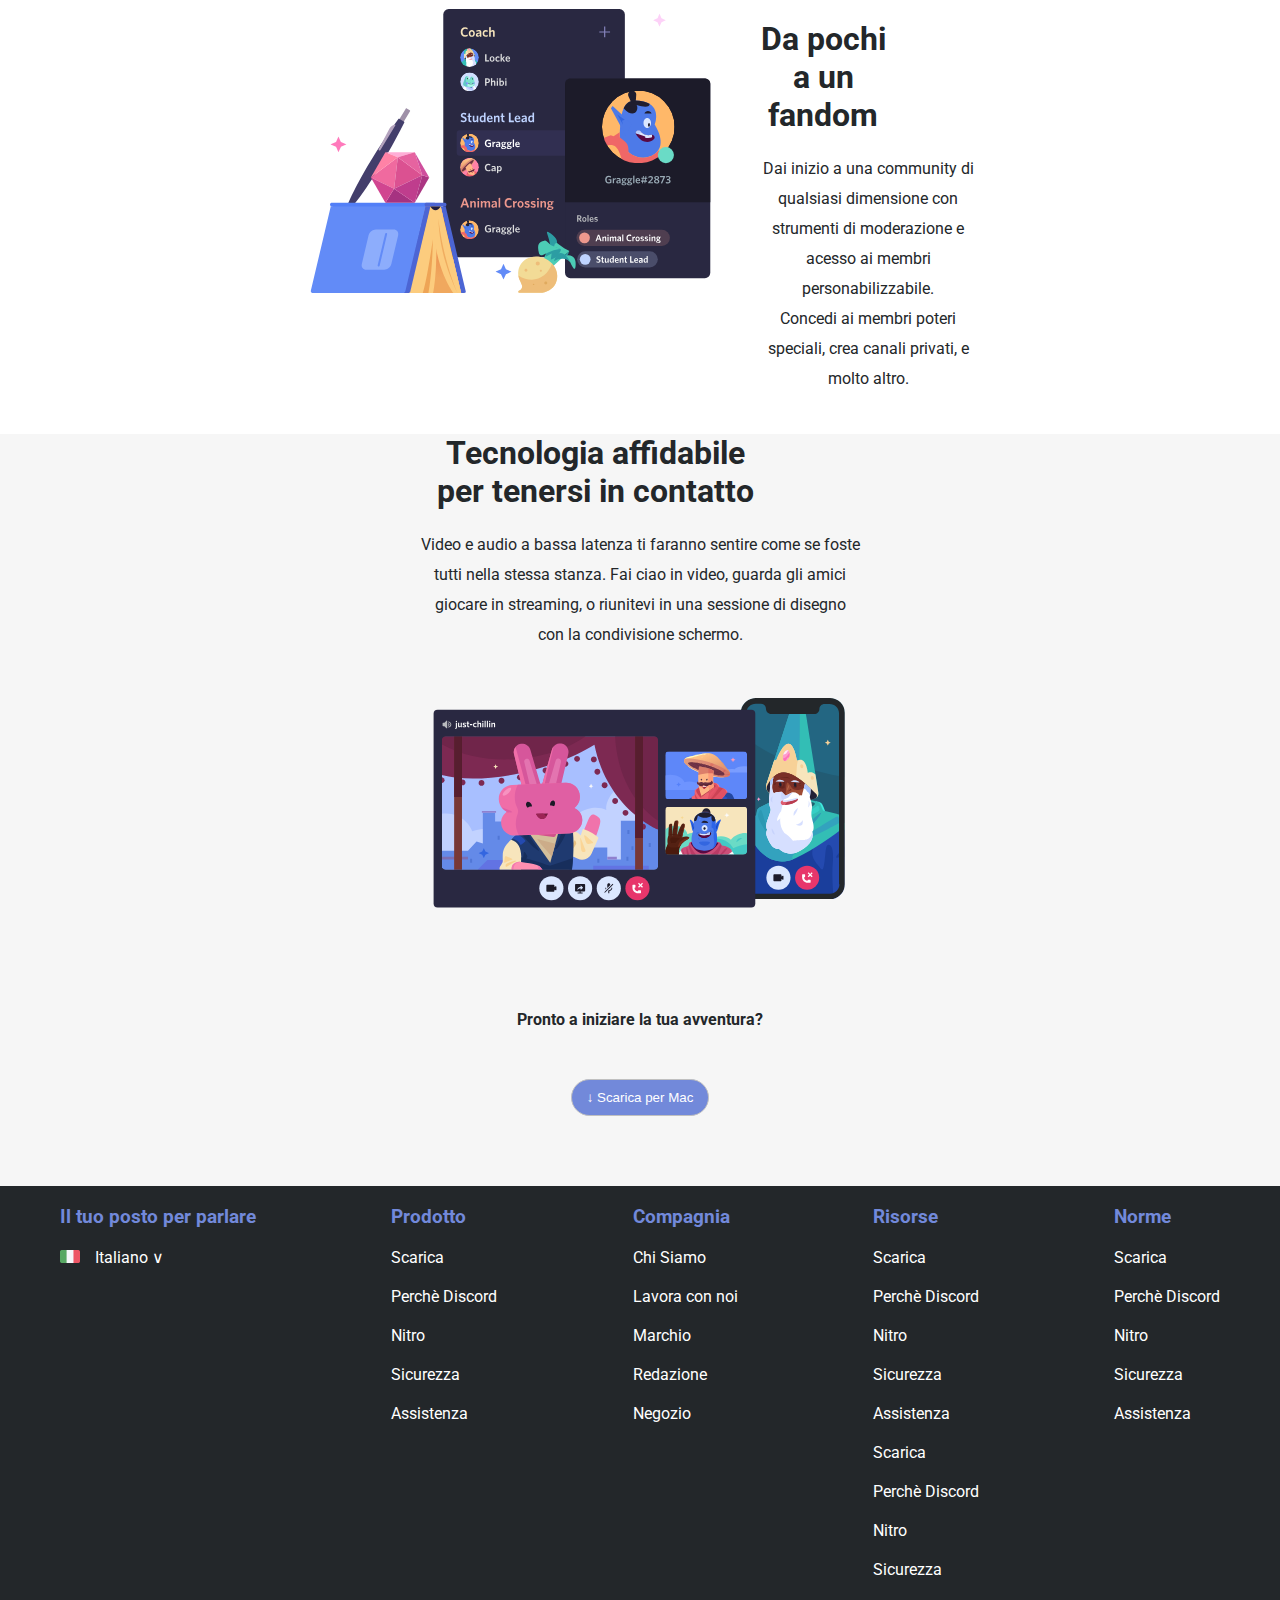
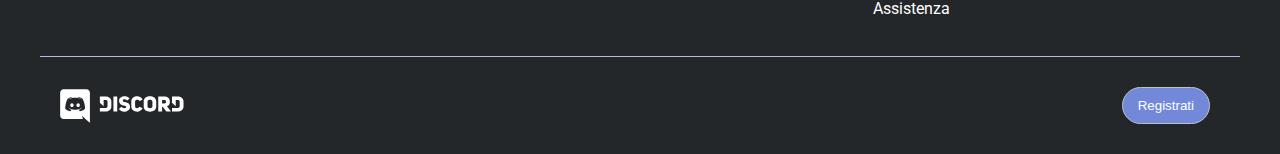
==== commit 69c66b78: "navigation bar" ====
--- a/index.html
+++ b/index.html
@@ -20,24 +20,25 @@
 <body>
     <!-- header -->
     <header>
-        <nav class="container d-flex space-between align-items-center flex-wrap">
-            <img src="img/logo.svg" alt="Logo Discord">
-            <ul class="d-flex flex-wrap">
-                <li><a class="white" href="#">Scarica </a></li>
-                <li><a class="white" href="#">Perch&eacute; Discord </a></li>
-                <li><a class="white" href="#">Nitro </a></li>
-                <li><a class="white" href="#">Sicurezza </a></li>
-                <li><a class="white" href="#">Assistenza </a></li>
-            </ul>
-
-            <!-- button -->
-            <div class="button">
-                <button class="btn">
-                    <a href="#" class="black">Accedi</a>
-                </button>
-            </div>
-        </nav>
-
+        <div class="navigation">
+            <nav class="d-flex space-between align-items-center flex-wrap container">
+                <img src="img/logo.svg" alt="Logo Discord">
+                <ul class="d-flex space-between align-items-center flex-wrap">
+                    <li><a class="white" href="#">Scarica </a></li>
+                    <li><a class="white" href="#">Perch&eacute; Discord </a></li>
+                    <li><a class="white" href="#">Nitro </a></li>
+                    <li><a class="white" href="#">Sicurezza </a></li>
+                    <li><a class="white" href="#">Assistenza </a></li>
+                </ul>
+
+                <!-- button -->
+                <div class="button">
+                    <button class="btn">
+                        <a href="#" class="black">Accedi</a>
+                    </button>
+                </div>
+            </nav>
+        </div>
         <!-- page title -->
         <div id="hero" class="d-flex align-items-center justify-content-center">
             <div class="small-container">
@@ -66,7 +67,7 @@
         <section id="feature">
             <!-- image feature -->
             <div class="container">
-                <div class="container d-flex justify-content-center">
+                <div class="small-container d-flex justify-content-center">
                     <div class="left">
                         <img src="img/item1.svg" alt="Feature">
                     </div>
@@ -85,7 +86,7 @@
         <!-- main 2 -->
         <section id="channel" class="section-bg">
             <!-- image channel -->
-            <div class="container">
+            <div class="small-container">
                 <div class="container d-flex row-reverse justify-content-center">
                     <div class="left">
                         <img src="img/item2.svg" alt="Channel">
@@ -104,7 +105,7 @@
         <!-- main 3 -->
         <section id="community">
             <!-- image community -->
-            <div class="container">
+            <div class="small-container">
                 <div class="container d-flex justify-content-center">
                     <div class="left">
                         <img src="img/item3.svg" alt="">
@@ -123,7 +124,7 @@
         <!-- main 4 -->
         <section id="technology" class="section-bg">
             <!-- image tecnhology -->
-            <div class="container">
+            <div class="small-container">
                 <div class="container-tec">
                     <h2>Tecnologia affidabile per tenersi in contatto</h2>
                     <p>
@@ -143,6 +144,7 @@
                         <a href="#" class="sky-blue"><span>&#8595;</span> Scarica per Mac</a>
                     </button>
                 </div>
+            </div>
         </section>
 
     </main>
--- a/css/style.css
+++ b/css/style.css
@@ -63,6 +63,12 @@
 #cal-to-action{
     padding: 60px;
 }
+/* nav bar */
+.navigation{
+    position: fixed;
+    background-color: var(--color-header-bg);
+    width: 100%;
+}
 
 /* main */
 .section-bg{
@@ -128,7 +134,7 @@
     padding: 20px;
 }
 .small-container{
-    max-width: 630px;
+    max-width: 800px;
     margin: 0 auto;
     text-align: center;
 }
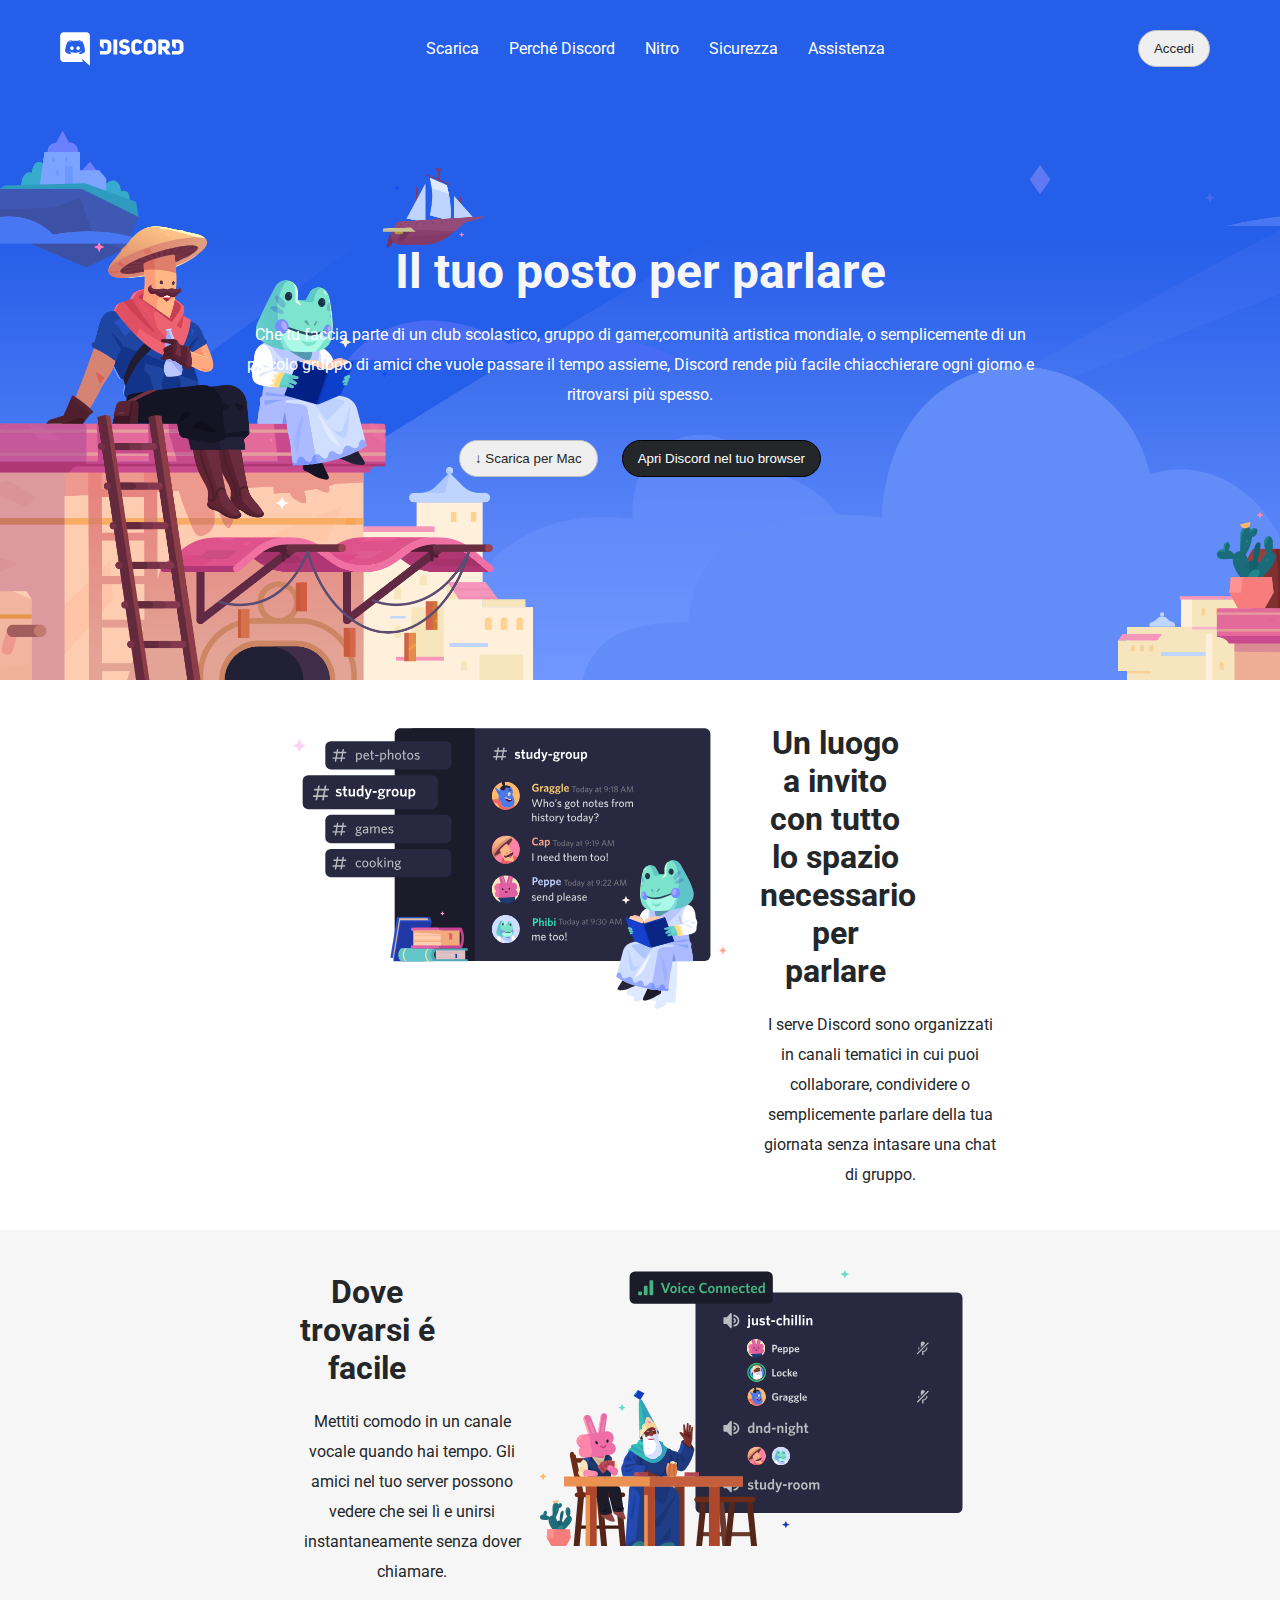
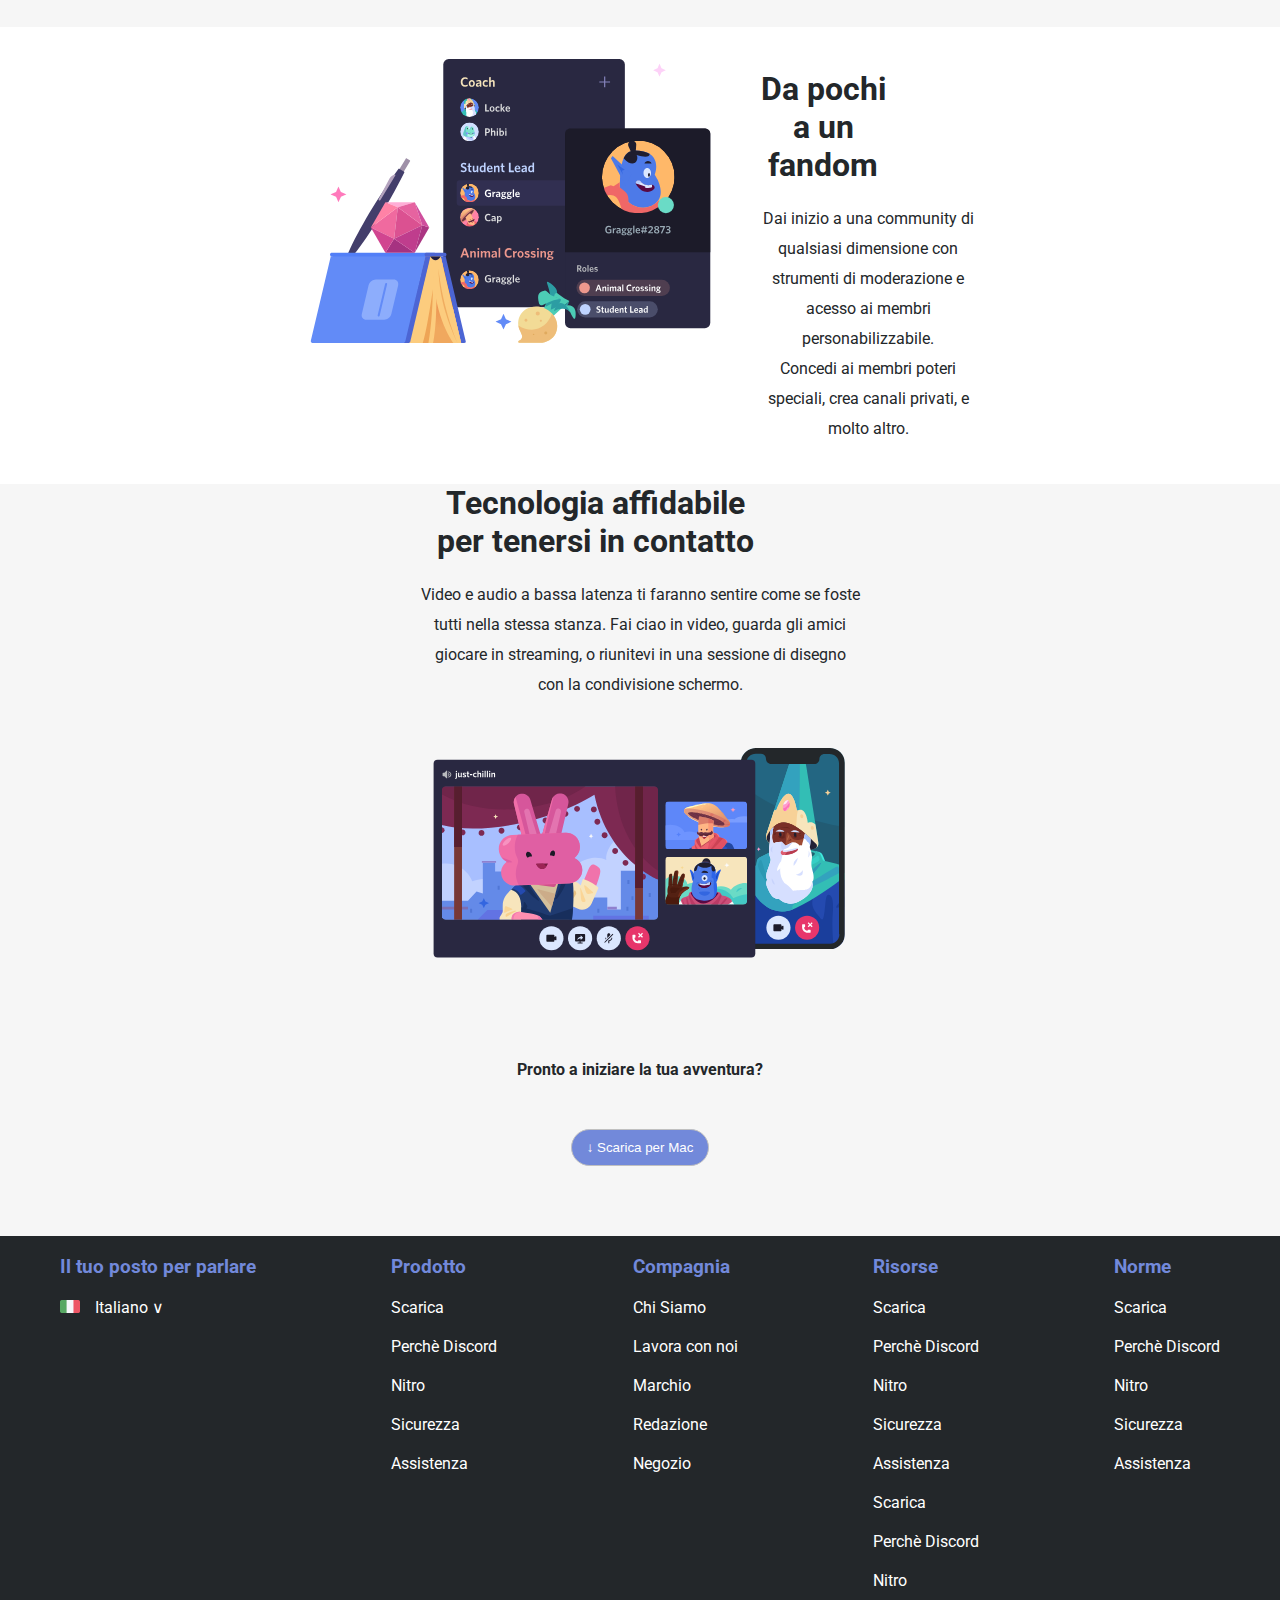
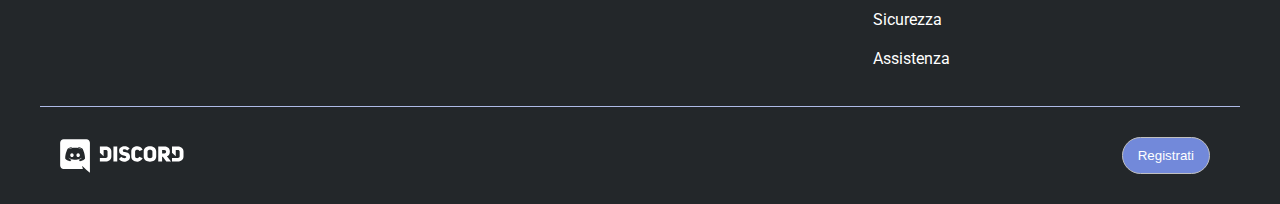
==== commit 04127fb5: "dropdown menu" ====
--- a/index.html
+++ b/index.html
@@ -24,8 +24,19 @@
             <nav class="d-flex space-between align-items-center flex-wrap container">
                 <img src="img/logo.svg" alt="Logo Discord">
                 <ul class="d-flex space-between align-items-center flex-wrap">
-                    <li><a class="white" href="#">Scarica </a></li>
-                    <li><a class="white" href="#">Perch&eacute; Discord </a></li>
+                    <li><a class="white" href="#">Scarica </a>
+                    <ul class="dropdown">
+                        <li>A</li>
+                        <li>B</li>
+                        <li>C</li>
+                    </ul>
+                    </li>
+                    <li><a class="white" href="#">Perch&eacute; Discord </a>
+                        <ul class="dropdown">
+                            <li>A</li>
+                            <li>B</li>
+                            <li>C</li>
+                        </ul></li>
                     <li><a class="white" href="#">Nitro </a></li>
                     <li><a class="white" href="#">Sicurezza </a></li>
                     <li><a class="white" href="#">Assistenza </a></li>
--- a/css/style.css
+++ b/css/style.css
@@ -54,6 +54,7 @@
 header{
     background-color: var(--color-header-bg);
     color: var(--color-section-bg);
+    padding-top: 50px;
 }
 #hero{
     background-image: url("../img/jumbo.png");
@@ -66,8 +67,11 @@
 /* nav bar */
 .navigation{
     position: fixed;
+    top: 0;
+    left: 0;
     background-color: var(--color-header-bg);
     width: 100%;
+    z-index: 1000;
 }
 
 /* main */
@@ -223,3 +227,22 @@
 .align-content{
     align-content: center;
 }
+
+
+.dropdown{
+    width: 90px;
+    background-color: var(--color-section-bg);
+    color: #23272a;
+    position: absolute;
+    left: 0;
+    top: 100%;
+    z-index: 1001;
+    display: none;
+}
+
+nav>ul li {
+    position: relative;
+}
+nav>ul li:hover .dropdown{
+    display: block;
+}